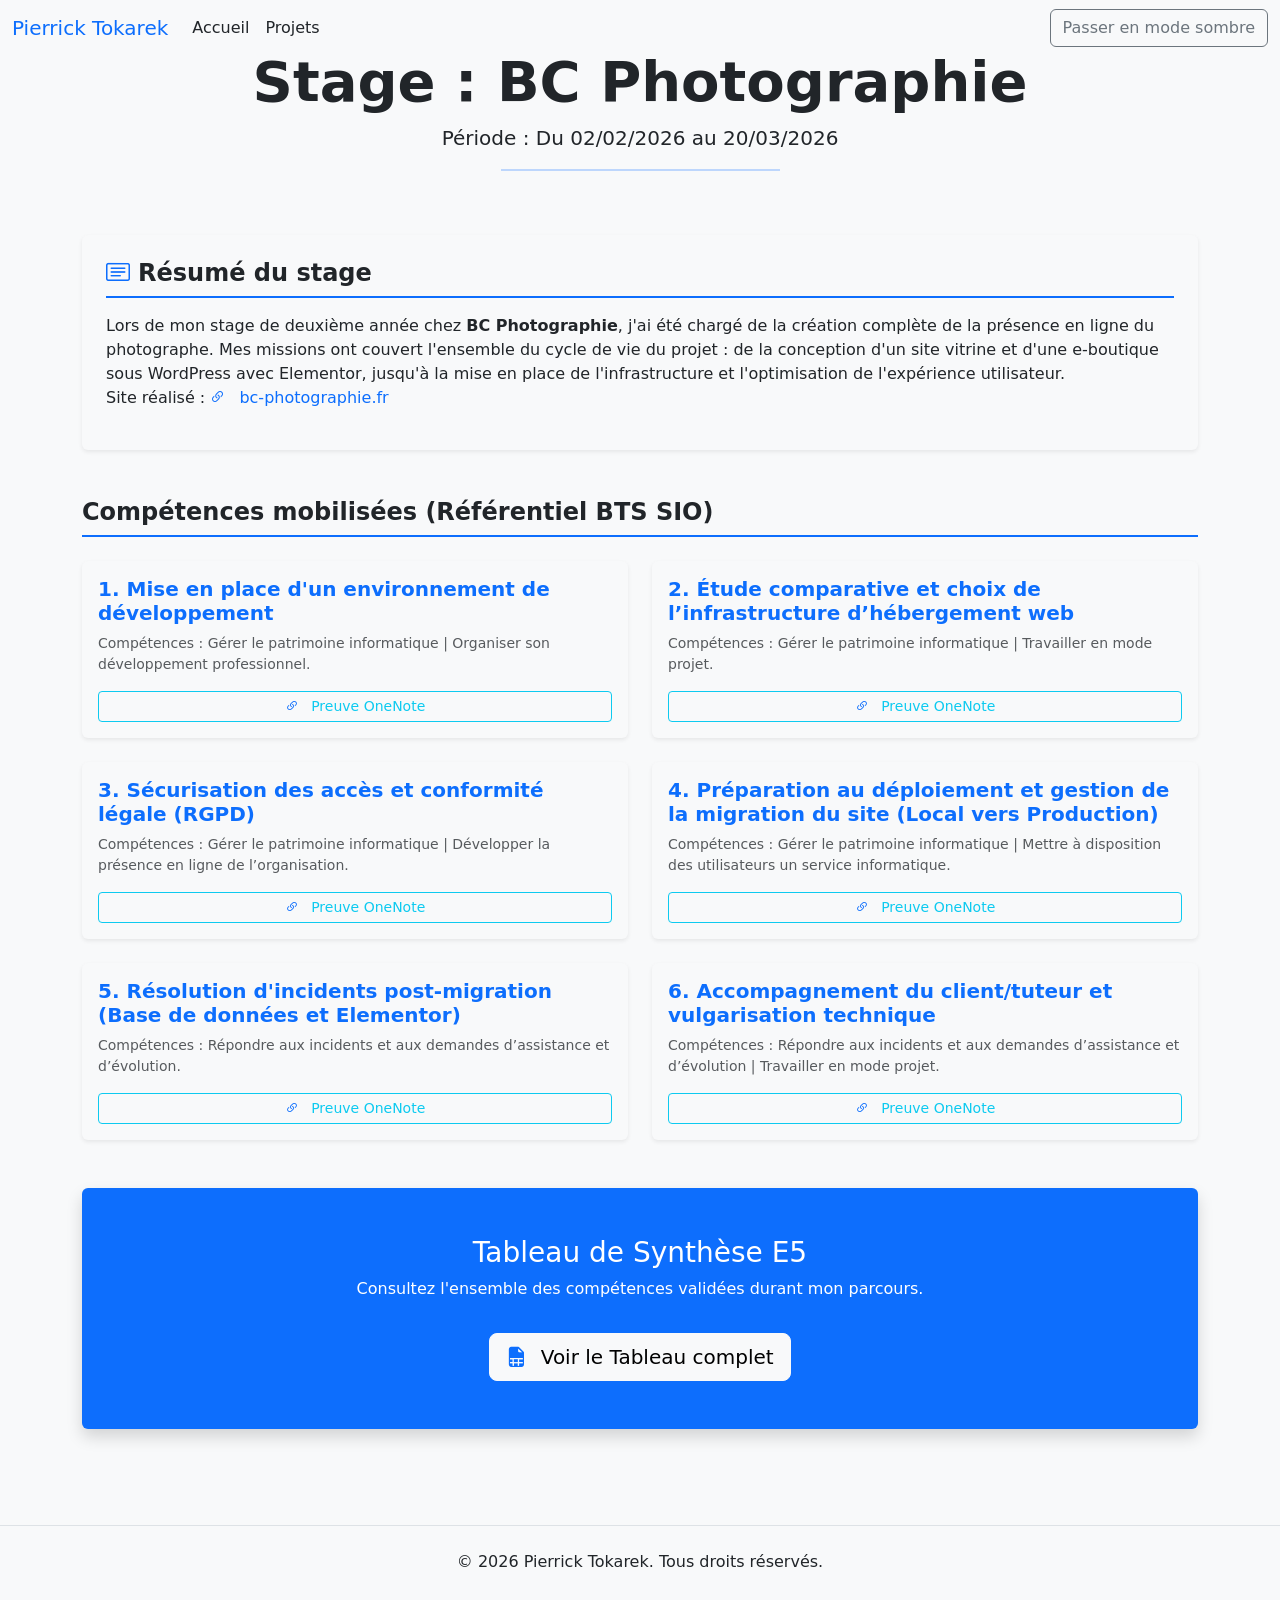
==== bc-photographie.html @ 128ef75b "test avant automatisation" ====
<!DOCTYPE html>
<html lang="fr">
<head>
    <meta charset="UTF-8">
    <meta name="viewport" content="width=device-width, initial-scale=1.0">
    <title>Projet BC Photographie - Pierrick Tokarek</title>
    <link rel="stylesheet" href="style.css">
    <link rel="icon" type="image/png" href="img/favicon.png">
    <link href="https://cdn.jsdelivr.net/npm/bootstrap@5.3.5/dist/css/bootstrap.min.css" rel="stylesheet">
    <link rel="stylesheet" href="https://cdn.jsdelivr.net/npm/bootstrap-icons@1.3.0/font/bootstrap-icons.css">
</head>
<body class="bg-light text-dark">

<header>
    <nav class="navbar navbar-expand-lg bg-light text-dark changement-mode" id="navbar">
        <div class="container-fluid">
            <a class="navbar-brand text-primary text-decoration-none" href="index.html">Pierrick Tokarek</a>
            <button class="navbar-toggler" type="button" data-bs-toggle="collapse" data-bs-target="#navbarNav">
                <span class="navbar-toggler-icon"></span>
            </button>
            <div class="collapse navbar-collapse" id="navbarNav">
                <ul class="navbar-nav">
                    <li class="nav-item"><a class="nav-link text-dark" href="index.html#accueil">Accueil</a></li>
                    <li class="nav-item"><a class="nav-link text-dark" href="index.html#projets">Projets</a></li>
                </ul>
                <button id="toggleMode" class="btn btn-outline-secondary ms-auto">Passer en mode sombre</button>
            </div>
        </div>
    </nav>
</header>

<main class="container py-5">
    <div class="row mb-5">
        <div class="col-12 text-center">
            <h1 class="display-4 fw-bold">Stage : BC Photographie</h1>
            <p class="lead">Période : Du 02/02/2026 au 20/03/2026</p>
            <hr class="w-25 mx-auto border-primary border-2">
        </div>
    </div>

    <section class="mb-5">
        <div class="card shadow-sm p-4 changement-mode bg-light text-dark border-0">
            <h2 class="h4 fw-bold mb-3"><i class="bi bi-card-text me-2 text-primary"></i>Résumé du stage</h2>
            <p>
                Lors de mon stage de deuxième année chez <strong>BC Photographie</strong>, j'ai été chargé de la création complète de la présence en ligne du photographe. 
                Mes missions ont couvert l'ensemble du cycle de vie du projet : de la conception d'un site vitrine et d'une e-boutique sous WordPress avec Elementor, jusqu'à la mise en place de l'infrastructure et l'optimisation de l'expérience utilisateur.<br>
                Site réalisé : <a href="https://bc-photographie.fr" target="_blank" class="text-decoration-none"><i class="bi bi-link-45deg"></i> bc-photographie.fr</a>
        </div>
    </section>

    <section class="mb-5" id="competences-detail">
    <h2 class="h4 fw-bold mb-4">Compétences mobilisées (Référentiel BTS SIO)</h2>

    <div class="row g-4">
        <div class="col-md-6">
            <div class="card h-100 shadow-sm border-0 changement-mode bg-light text-dark">
                <div class="card-body">
                    <h5 class="fw-bold text-primary">1. Mise en place d'un environnement de développement</h5>
                    <p class="small text-muted mb-3">Compétences : Gérer le patrimoine informatique | Organiser son développement professionnel.</p>
                    <a href="https://groupesb.sharepoint.com/sites/BTSSIO2026/_layouts/15/Doc.aspx?sourcedoc={d19f7864-7ec3-4fc2-a84a-990667434dc3}&action=view&wd=target%28PIERRICK%20TOKAREK%2FExamens.one%7C2d4ffac4-72e1-453c-bce8-99a92427c324%2FMise%20en%20place%20d%27un%20environnement%20de%20d%C3%A9veloppement%7Cacd46dbe-42d1-4c38-9721-4d228d31b38a%2F%29&wdorigin=NavigationUrl" target="_blank" class="btn btn-sm btn-outline-info w-100">
                        <i class="bi bi-link-45deg"></i> Preuve OneNote
                    </a>
                </div>
            </div>
        </div>

        <div class="col-md-6">
            <div class="card h-100 shadow-sm border-0 changement-mode bg-light text-dark">
                <div class="card-body">
                    <h5 class="fw-bold text-primary">2. Étude comparative et choix de l’infrastructure d’hébergement web</h5>
                    <p class="small text-muted mb-3">Compétences : Gérer le patrimoine informatique | Travailler en mode projet.</p>
                    <a href="https://groupesb.sharepoint.com/sites/BTSSIO2026/_layouts/15/Doc.aspx?sourcedoc={d19f7864-7ec3-4fc2-a84a-990667434dc3}&action=view&wd=target%28PIERRICK%20TOKAREK%2FExamens.one%7C2d4ffac4-72e1-453c-bce8-99a92427c324%2F%C3%89tude%20comparative%20et%20choix%20de%20l%E2%80%99infrastructure%20d%E2%80%99h%C3%A9bergement%20web%7Cf9a0b222-77b4-4a5b-8c70-722b5a5a5ea8%2F%29&wdorigin=NavigationUrl" target="_blank" class="btn btn-sm btn-outline-info w-100">
                        <i class="bi bi-link-45deg"></i> Preuve OneNote
                    </a>
                </div>
            </div>
        </div>

        <div class="col-md-6">
            <div class="card h-100 shadow-sm border-0 changement-mode bg-light text-dark">
                <div class="card-body">
                    <h5 class="fw-bold text-primary">3. Sécurisation des accès et conformité légale (RGPD)</h5>
                    <p class="small text-muted mb-3">Compétences : Gérer le patrimoine informatique | Développer la présence en ligne de l’organisation.</p>
                    <a href="https://groupesb.sharepoint.com/sites/BTSSIO2026/_layouts/15/Doc.aspx?sourcedoc={d19f7864-7ec3-4fc2-a84a-990667434dc3}&action=view&wd=target%28PIERRICK%20TOKAREK%2FExamens.one%7C2d4ffac4-72e1-453c-bce8-99a92427c324%2FS%C3%A9curisation%20des%20acc%C3%A8s%20et%20conformit%C3%A9%20l%C3%A9gale%20%28RGPD%5C%29%7C97187e22-25dc-4c5a-9e32-4cb25d8cecb7%2F%29&wdorigin=NavigationUrl" target="_blank" class="btn btn-sm btn-outline-info w-100">
                        <i class="bi bi-link-45deg"></i> Preuve OneNote
                    </a>
                </div>
            </div>
        </div>

        <div class="col-md-6">
            <div class="card h-100 shadow-sm border-0 changement-mode bg-light text-dark">
                <div class="card-body">
                    <h5 class="fw-bold text-primary">4. Préparation au déploiement et gestion de la migration du site (Local vers Production)</h5>
                    <p class="small text-muted mb-3">Compétences : Gérer le patrimoine informatique | Mettre à disposition des utilisateurs un service informatique.</p>
                    <a href="https://groupesb.sharepoint.com/sites/BTSSIO2026/_layouts/15/Doc.aspx?sourcedoc={d19f7864-7ec3-4fc2-a84a-990667434dc3}&action=view&wd=target%28PIERRICK%20TOKAREK%2FExamens.one%7C2d4ffac4-72e1-453c-bce8-99a92427c324%2FPr%C3%A9paration%20au%20d%C3%A9ploiement%20et%20gestion%20de%20la%20migration%20du%20site%20%7Cb534cf02-524d-4a6c-a4df-f0e67e20b14e%2F%29&wdorigin=NavigationUrl" target="_blank" class="btn btn-sm btn-outline-info w-100">
                        <i class="bi bi-link-45deg"></i> Preuve OneNote
                    </a>
                </div>
            </div>
        </div>

        <div class="col-md-6">
            <div class="card h-100 shadow-sm border-0 changement-mode bg-light text-dark">
                <div class="card-body">
                    <h5 class="fw-bold text-primary">5. Résolution d'incidents post-migration (Base de données et Elementor)</h5>
                    <p class="small text-muted mb-3">Compétences : Répondre aux incidents et aux demandes d’assistance et d’évolution. </p>
                    <a href="https://groupesb.sharepoint.com/sites/BTSSIO2026/_layouts/15/Doc.aspx?sourcedoc={d19f7864-7ec3-4fc2-a84a-990667434dc3}&action=view&wd=target%28PIERRICK%20TOKAREK%2FExamens.one%7C2d4ffac4-72e1-453c-bce8-99a92427c324%2FR%C3%A9solution%20d%27incidents%20post-migration%20%28Base%20de%20%7C8644ca2f-b312-4bdc-b3ed-117b9047dfb2%2F%29&wdorigin=NavigationUrl" target="_blank" class="btn btn-sm btn-outline-info w-100">
                        <i class="bi bi-link-45deg"></i> Preuve OneNote
                    </a>
                </div>
            </div>
        </div>

        <div class="col-md-6">
            <div class="card h-100 shadow-sm border-0 changement-mode bg-light text-dark">
                <div class="card-body">
                    <h5 class="fw-bold text-primary">6. Accompagnement du client/tuteur et vulgarisation technique</h5>
                    <p class="small text-muted mb-3">Compétences : Répondre aux incidents et aux demandes d’assistance et d’évolution | Travailler en mode projet.</p>
                    <a href="https://groupesb.sharepoint.com/sites/BTSSIO2026/_layouts/15/Doc.aspx?sourcedoc={d19f7864-7ec3-4fc2-a84a-990667434dc3}&action=view&wd=target%28PIERRICK%20TOKAREK%2FExamens.one%7C2d4ffac4-72e1-453c-bce8-99a92427c324%2FAccompagnement%20du%20client%5C%2Ftuteur%20et%20vulgarisation%20technique%7C25a13689-02b8-414e-b6a2-b45660c9778d%2F%29&wdorigin=NavigationUrl" target="_blank" class="btn btn-sm btn-outline-info w-100">
                        <i class="bi bi-link-45deg"></i> Preuve OneNote
                    </a>
                </div>
            </div>
        </div>
    </div>
    </section>

    <section class="text-center mt-5">
        <div class="p-5 bg-primary text-white rounded shadow">
            <h3>Tableau de Synthèse E5</h3>
            <p>Consultez l'ensemble des compétences validées durant mon parcours.</p>
            <a href="NOM_DE_TON_FICHIER_TABLEAU.pdf" class="btn btn-light btn-lg mt-3" target="_blank">
                <i class="bi bi-file-earmark-spreadsheet-fill"></i> Voir le Tableau complet
            </a>
        </div>
    </section>
</main>

<footer class="py-4 mt-5 border-top">
    <div class="container text-center">
        <p>&copy; 2026 Pierrick Tokarek. Tous droits réservés.</p>
    </div>
</footer>

<script src="https://cdn.jsdelivr.net/npm/bootstrap@5.3.5/dist/js/bootstrap.bundle.min.js"></script>
<script src="script.js"></script>
</body>
</html>
---- style.css ----
/* Polices Google Fonts */
/* @import url('https://fonts.googleapis.com/css2?family=Poppins:wght@300;500;700&display=swap'); */

body {
    font-family: 'Poppins', sans-serif;
    background-color: #f8f9fa;
    color: #343a40;
    line-height: 1.6;
}

/* Navbar  */

#navbar {
  position: fixed;
  top: 0;
  left: 0;
  right: 0;
  /* background: white; */
  transition: top 0.5s ease;
  z-index: 999;
}

#navbar.hide {
  top: -100px; /* Tu peux ajuster selon la hauteur de ta navbar */
}


.accueil-light {
  min-height: 100vh;
  background-image: url("img/aa153dff-7d74-453a-bd0d-c7c0d522df96.png");
  background-repeat: no-repeat;
  background-size: cover;
}

.accueil-dark {
  min-height: 100vh;
  background-image: url("img/ChatGPT\ Image\ 15\ avr.\ 2025\,\ 21_16_35.png");
  background-repeat: no-repeat;
  background-size: cover;
}


/* .accueil-text{
  transform: translateY(-25%);
} */

section {
  /* padding: 70px; */
  scroll-margin-top: 60px;
}

@media screen and (max-width: 425px) {
  #accueil a {
    transform: scale(0.8);
  }
  .accueil-text {
    padding: 25px;
  }
  .bienvenue-text {
    margin-bottom: 20px;
  }
  
}

/* Listes  */
ul {
  list-style: none;
}

/* Titres */
h2 {
    font-size: 2.2rem;
    font-weight: 700;
    border-bottom: 2px solid #0d6efd;
    padding-bottom: 0.5rem;
    margin-bottom: 1.5rem;
}

h3 {
    font-size: 1.5rem;
    font-weight: 500;
    margin-top: 1.5rem;
    margin-bottom: 1rem;
    color: #0d6efd;
}

/* Liens */
a {
    color: #0d6efd;
    text-decoration: none;
}
a:hover {
    text-decoration: underline;
}

/* Image de profil */
img.rounded-circle {
    max-width: 200px;
    border: 4px solid #0d6efd;
    box-shadow: 0 4px 15px rgba(0, 0, 0, 0.1);
}

/* Parcours et stages  */
.timeline {
  position: relative;
  padding-left: 1rem;
  border-left: 3px solid #0d6efd;
  margin-top: 1rem;
}

.timeline-item {
  position: relative;
  padding-left: 1.5rem;
  margin-bottom: 1.5rem;
}

.timeline-dot {
  position: absolute;
  left: -10px;
  top: 4px;
  width: 14px;
  height: 14px;
  border-radius: 50%;
  background-color: #0d6efd;
  border: 2px solid #fff;
  box-shadow: 0 0 0 2px #0d6efd;
}

.timeline-content h6 {
  margin-bottom: 0.25rem;
  font-weight: 600;
}

/* Vidéo */
video {
    border-radius: 0.75rem;
    box-shadow: 0 5px 20px rgba(0, 0, 0, 0.1);
    margin-top: 1rem;
    margin-bottom: 1rem;
}

/* Contact */

.contact-section i {
    font-size: 1.2rem;
  }
  
  .contact-section a {
    color: #000;
    text-decoration: none;
  }
  
  .contact-section a:hover {
    text-decoration: underline;
    color: #0d6efd;
  }
  

/* Cartes de veile techno et competences */
section .card {
    transition: transform 0.2s ease;
}
section .card:hover {
    transform: translateY(-5px);
}

/* Icônes */
.bi {
    margin-right: 0.5rem;
    color: #0d6efd;
}

/* Responsive */
@media (max-width: 768px) {
    h2 {
        font-size: 1.8rem;
    }
    h3 {
        font-size: 1.3rem;
    }
    img.rounded-circle {
        max-width: 150px;
        margin: 1rem 0;
    }
}

/* Dark mode tweaks */
body.bg-dark .text-muted {
    /* lightened grey for readability on dark backgrounds */
    color: #adb5bd !important;
}

/* Carrousel  */

/* .carousel-container {
    overflow: hidden;
    position: relative;
    width: 100%;
    padding: 1rem 0;
  }
  
  .carousel-track {
    display: flex;
    width: max-content;
    animation: scroll 10s linear infinite;
    gap: 3rem;
    align-items: center;
  }
  
  .carousel-track img {
    height: 60px;
    object-fit: contain;
    transition: transform 0.3s ease;
  }
  
  .carousel-track img:hover {
    transform: scale(1.1);
  } */
  
  @keyframes scroll {
    0% {
      transform: translateX(0);
    }
    100% {
      transform: translateX(-50%);
    }
  }

  /* Carousel sport  */
  @media screen and (min-width: 768px) {
  #carousel-sport {
    height: auto;
    width: 80%;
  }
}
  
  /* Responsive */
  @media screen and (max-width: 768px) {
    .carousel-track img {
      height: 40px;
    }
  }
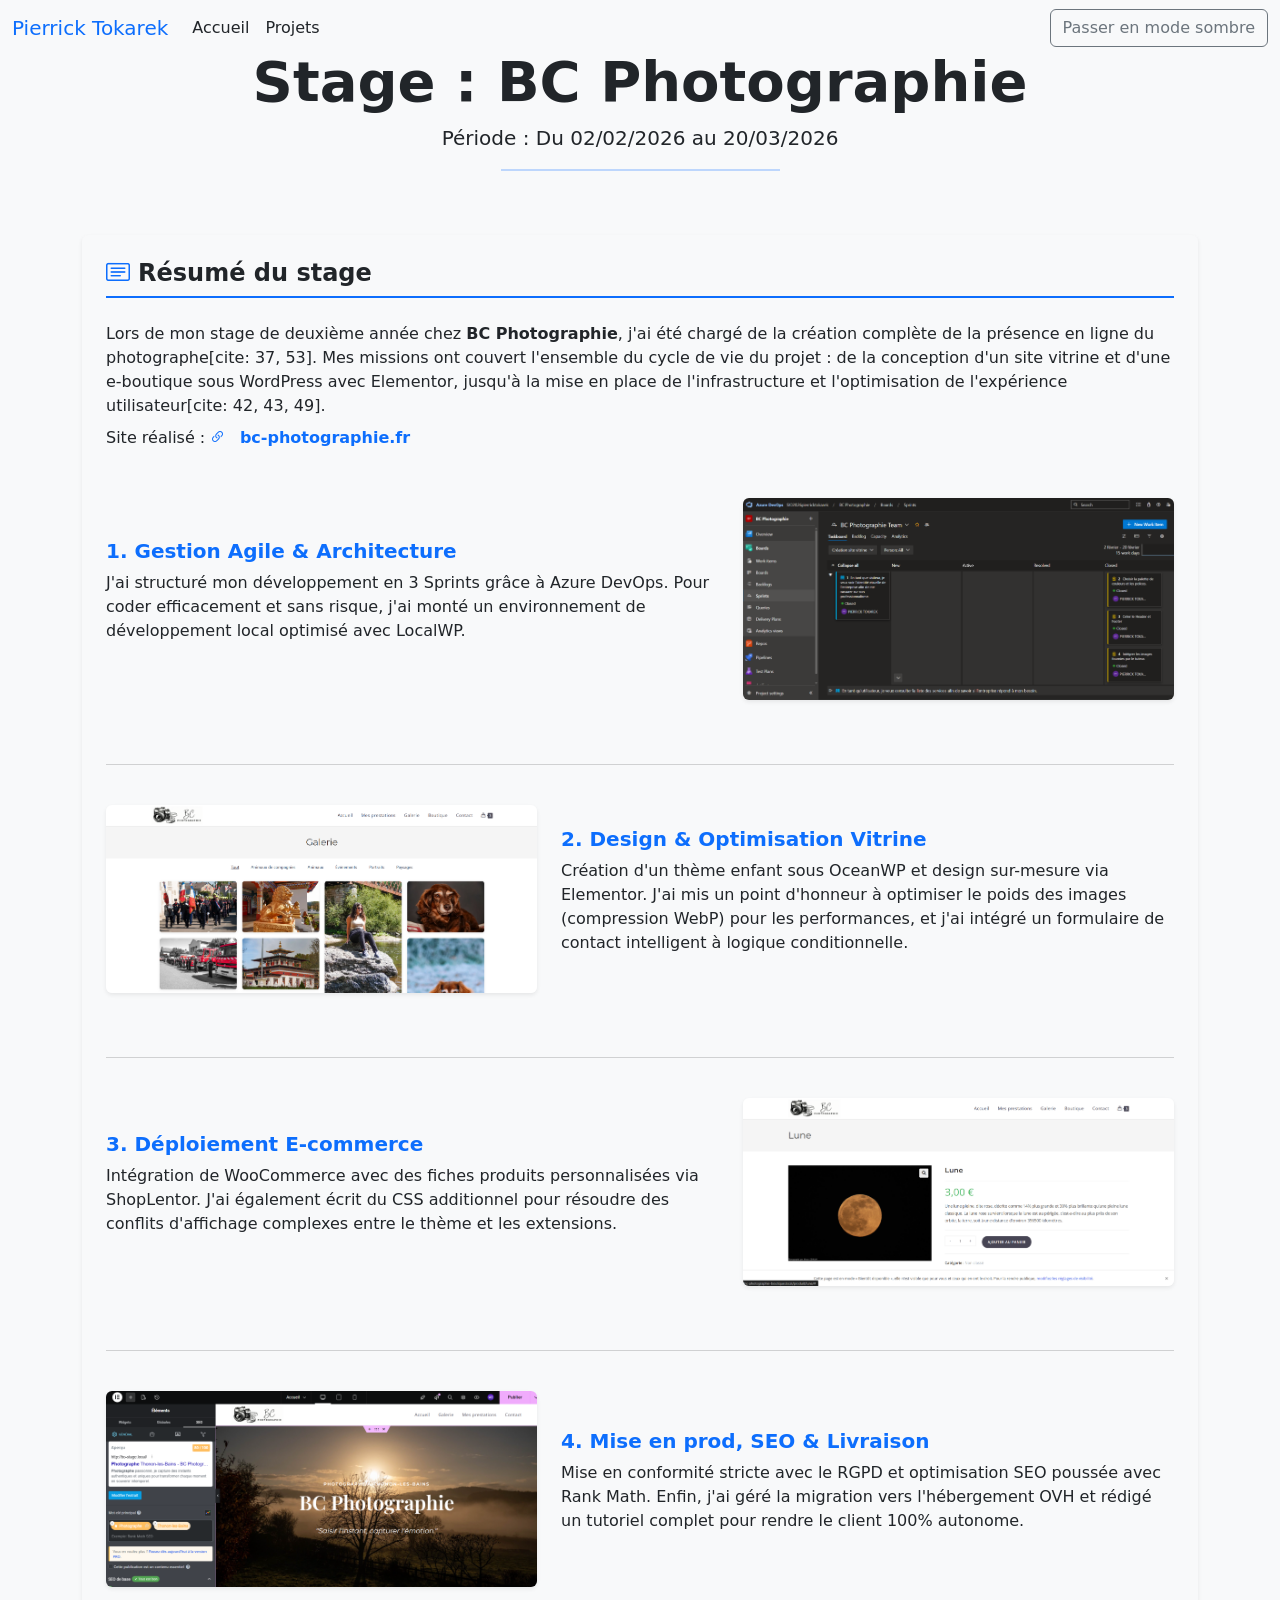
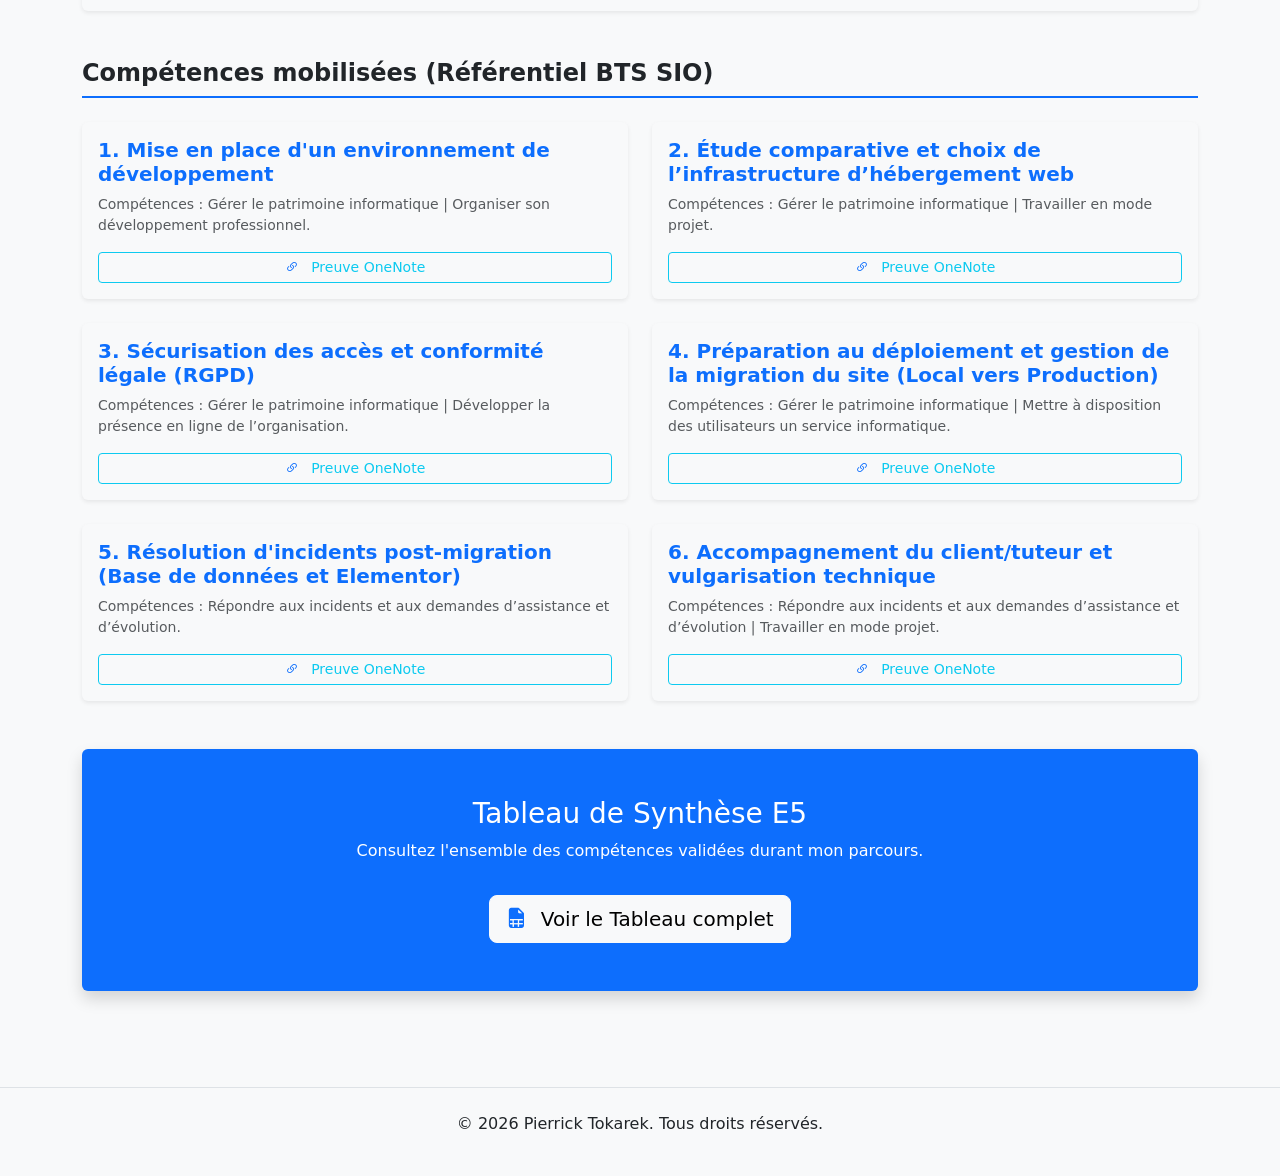
==== commit 581fa499: "finalisation pour epreuve, avec bouton lien onenote" ====
--- a/bc-photographie.html
+++ b/bc-photographie.html
@@ -39,13 +39,62 @@
     </div>
 
     <section class="mb-5">
-        <div class="card shadow-sm p-4 changement-mode bg-light text-dark border-0">
-            <h2 class="h4 fw-bold mb-3"><i class="bi bi-card-text me-2 text-primary"></i>Résumé du stage</h2>
-            <p>
-                Lors de mon stage de deuxième année chez <strong>BC Photographie</strong>, j'ai été chargé de la création complète de la présence en ligne du photographe. 
-                Mes missions ont couvert l'ensemble du cycle de vie du projet : de la conception d'un site vitrine et d'une e-boutique sous WordPress avec Elementor, jusqu'à la mise en place de l'infrastructure et l'optimisation de l'expérience utilisateur.<br>
-                Site réalisé : <a href="https://bc-photographie.fr" target="_blank" class="text-decoration-none"><i class="bi bi-link-45deg"></i> bc-photographie.fr</a>
+    <div class="card shadow-sm p-4 changement-mode bg-light text-dark border-0">
+        <h2 class="h4 fw-bold mb-4"><i class="bi bi-card-text me-2 text-primary"></i>Résumé du stage</h2>
+        
+        <p class="mb-5">
+            Lors de mon stage de deuxième année chez <strong>BC Photographie</strong>, j'ai été chargé de la création complète de la présence en ligne du photographe[cite: 37, 53]. 
+            Mes missions ont couvert l'ensemble du cycle de vie du projet : de la conception d'un site vitrine et d'une e-boutique sous WordPress avec Elementor, jusqu'à la mise en place de l'infrastructure et l'optimisation de l'expérience utilisateur[cite: 42, 43, 49].<br>
+            <span class="mt-2 d-inline-block">Site réalisé : <a href="https://bc-photographie.fr" target="_blank" class="text-decoration-none fw-bold"><i class="bi bi-link-45deg"></i> bc-photographie.fr</a></span>
+        </p>
+
+        <div class="row align-items-center mb-5">
+            <div class="col-md-7">
+                <h3 class="h5 fw-bold text-primary">1. Gestion Agile & Architecture</h3>
+                <p>J'ai structuré mon développement en 3 Sprints grâce à Azure DevOps. Pour coder efficacement et sans risque, j'ai monté un environnement de développement local optimisé avec LocalWP.</p>
+            </div>
+            <div class="col-md-5 text-center order-2 order-md-1">
+                <img src="./img/bc-photo/azure.png" alt="Aperçu Azure" class="img-fluid rounded shadow-sm">
+            </div>
         </div>
+
+        <hr class="text-muted opacity-25">
+
+        <div class="row align-items-center mb-5 mt-4">
+            <div class="col-md-5 text-center order-2 order-md-1">
+                <img src="./img/bc-photo/galerie.png" alt="Aperçu de la galerie" class="img-fluid rounded shadow-sm">
+            </div>
+            <div class="col-md-7 order-1 order-md-2 mb-3 mb-md-0">
+                <h3 class="h5 fw-bold text-primary">2. Design & Optimisation Vitrine</h3>
+                <p>Création d'un thème enfant sous OceanWP et design sur-mesure via Elementor. J'ai mis un point d'honneur à optimiser le poids des images (compression WebP) pour les performances, et j'ai intégré un formulaire de contact intelligent à logique conditionnelle.</p>
+            </div>
+        </div>
+
+        <hr class="text-muted opacity-25">
+
+        <div class="row align-items-center mb-5 mt-4">
+            <div class="col-md-7">
+                <h3 class="h5 fw-bold text-primary">3. Déploiement E-commerce</h3>
+                <p>Intégration de WooCommerce avec des fiches produits personnalisées via ShopLentor. J'ai également écrit du CSS additionnel pour résoudre des conflits d'affichage complexes entre le thème et les extensions.</p>
+            </div>
+            <div class="col-md-5 text-center order-2 order-md-1">
+                <img src="./img/bc-photo/boutique.png" alt="Aperçu de la boutique" class="img-fluid rounded shadow-sm">
+            </div>
+        </div>
+
+        <hr class="text-muted opacity-25">
+
+       <div class="row align-items-center mt-4">
+            <div class="col-md-5 text-center order-2 order-md-1">
+                <img src="./img/bc-photo/seo.png" alt="Aperçu de l'optimisation SEO Rank Math et de la mise en production" class="img-fluid rounded shadow-sm">
+            </div>
+            <div class="col-md-7 order-1 order-md-2 mb-3 mb-md-0">
+                <h3 class="h5 fw-bold text-primary">4. Mise en prod, SEO & Livraison</h3>
+                <p>Mise en conformité stricte avec le RGPD et optimisation SEO poussée avec Rank Math. Enfin, j'ai géré la migration vers l'hébergement OVH et rédigé un tutoriel complet pour rendre le client 100% autonome.</p>
+            </div>
+        </div>
+
+    </div>
     </section>
 
     <section class="mb-5" id="competences-detail">
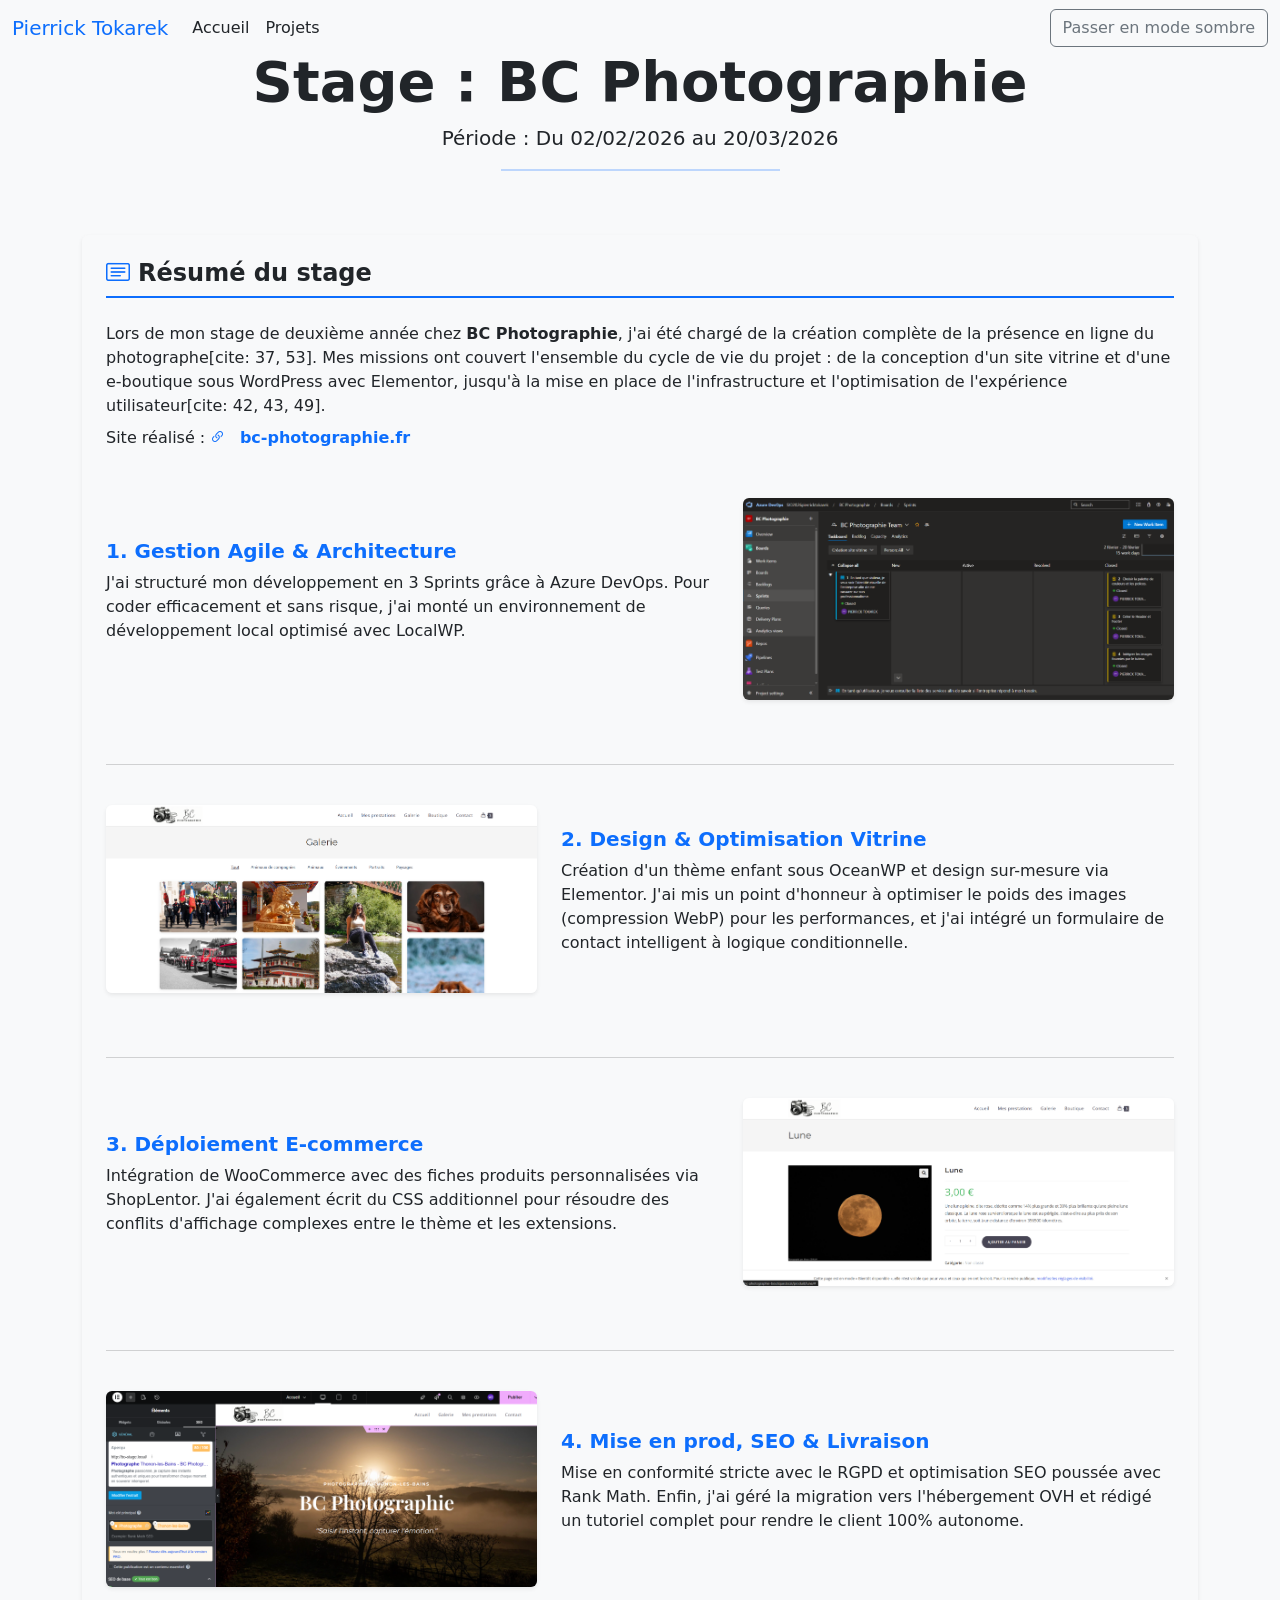
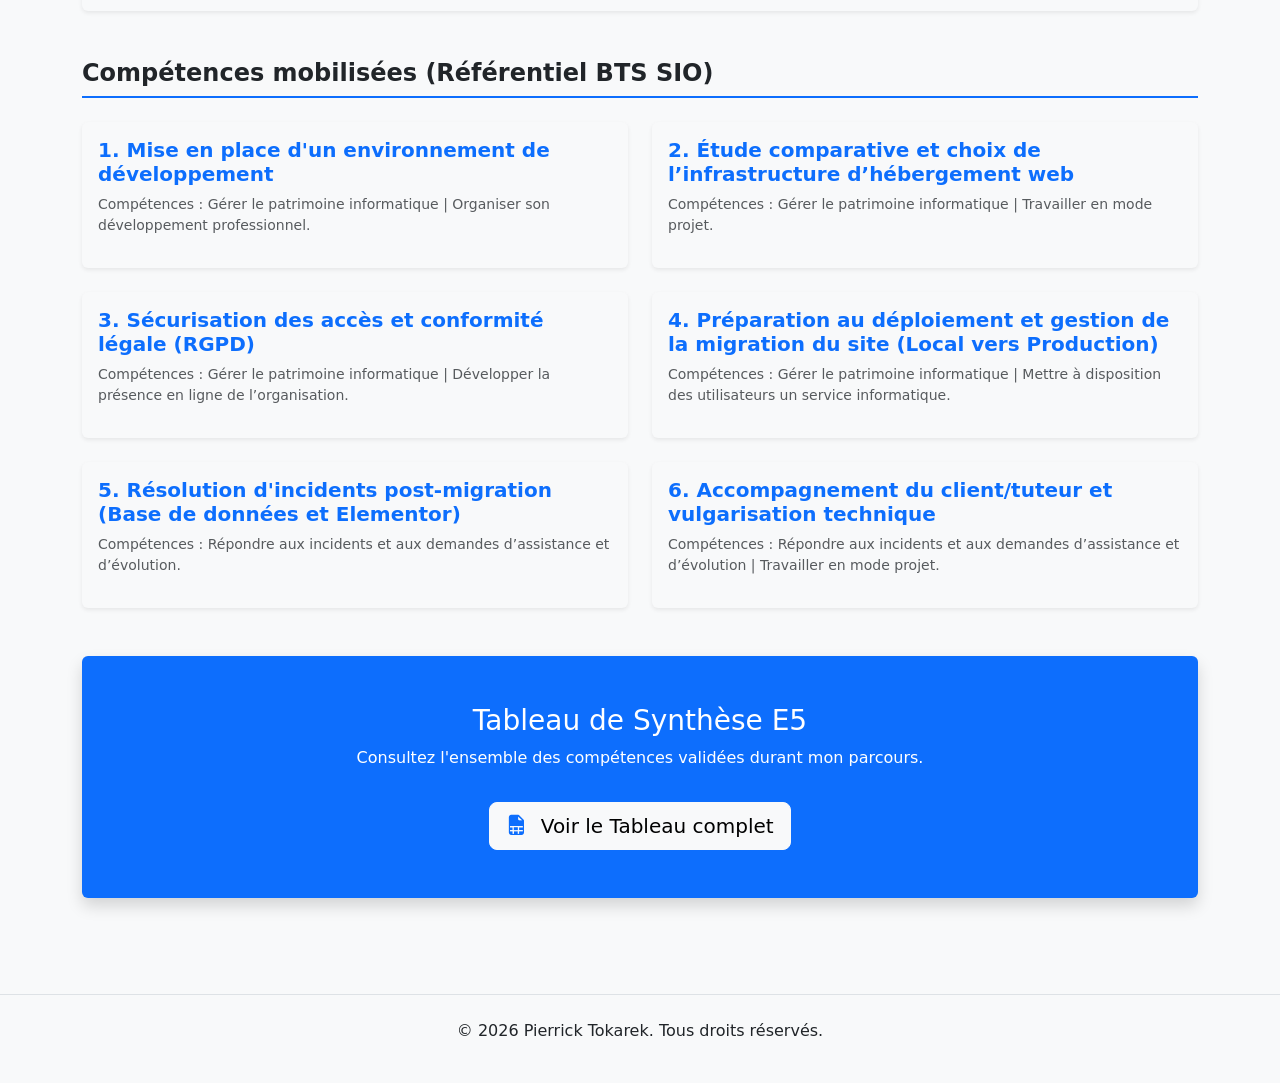
==== commit 1facdec5: "finalisation" ====
--- a/bc-photographie.html
+++ b/bc-photographie.html
@@ -106,9 +106,9 @@
                 <div class="card-body">
                     <h5 class="fw-bold text-primary">1. Mise en place d'un environnement de développement</h5>
                     <p class="small text-muted mb-3">Compétences : Gérer le patrimoine informatique | Organiser son développement professionnel.</p>
-                    <a href="https://groupesb.sharepoint.com/sites/BTSSIO2026/_layouts/15/Doc.aspx?sourcedoc={d19f7864-7ec3-4fc2-a84a-990667434dc3}&action=view&wd=target%28PIERRICK%20TOKAREK%2FExamens.one%7C2d4ffac4-72e1-453c-bce8-99a92427c324%2FMise%20en%20place%20d%27un%20environnement%20de%20d%C3%A9veloppement%7Cacd46dbe-42d1-4c38-9721-4d228d31b38a%2F%29&wdorigin=NavigationUrl" target="_blank" class="btn btn-sm btn-outline-info w-100">
+                    <!-- <a href="https://groupesb.sharepoint.com/sites/BTSSIO2026/_layouts/15/Doc.aspx?sourcedoc={d19f7864-7ec3-4fc2-a84a-990667434dc3}&action=view&wd=target%28PIERRICK%20TOKAREK%2FExamens.one%7C2d4ffac4-72e1-453c-bce8-99a92427c324%2FMise%20en%20place%20d%27un%20environnement%20de%20d%C3%A9veloppement%7Cacd46dbe-42d1-4c38-9721-4d228d31b38a%2F%29&wdorigin=NavigationUrl" target="_blank" class="btn btn-sm btn-outline-info w-100">
                         <i class="bi bi-link-45deg"></i> Preuve OneNote
-                    </a>
+                    </a> -->
                 </div>
             </div>
         </div>
@@ -118,9 +118,9 @@
                 <div class="card-body">
                     <h5 class="fw-bold text-primary">2. Étude comparative et choix de l’infrastructure d’hébergement web</h5>
                     <p class="small text-muted mb-3">Compétences : Gérer le patrimoine informatique | Travailler en mode projet.</p>
-                    <a href="https://groupesb.sharepoint.com/sites/BTSSIO2026/_layouts/15/Doc.aspx?sourcedoc={d19f7864-7ec3-4fc2-a84a-990667434dc3}&action=view&wd=target%28PIERRICK%20TOKAREK%2FExamens.one%7C2d4ffac4-72e1-453c-bce8-99a92427c324%2F%C3%89tude%20comparative%20et%20choix%20de%20l%E2%80%99infrastructure%20d%E2%80%99h%C3%A9bergement%20web%7Cf9a0b222-77b4-4a5b-8c70-722b5a5a5ea8%2F%29&wdorigin=NavigationUrl" target="_blank" class="btn btn-sm btn-outline-info w-100">
+                    <!-- <a href="https://groupesb.sharepoint.com/sites/BTSSIO2026/_layouts/15/Doc.aspx?sourcedoc={d19f7864-7ec3-4fc2-a84a-990667434dc3}&action=view&wd=target%28PIERRICK%20TOKAREK%2FExamens.one%7C2d4ffac4-72e1-453c-bce8-99a92427c324%2F%C3%89tude%20comparative%20et%20choix%20de%20l%E2%80%99infrastructure%20d%E2%80%99h%C3%A9bergement%20web%7Cf9a0b222-77b4-4a5b-8c70-722b5a5a5ea8%2F%29&wdorigin=NavigationUrl" target="_blank" class="btn btn-sm btn-outline-info w-100">
                         <i class="bi bi-link-45deg"></i> Preuve OneNote
-                    </a>
+                    </a> -->
                 </div>
             </div>
         </div>
@@ -130,9 +130,9 @@
                 <div class="card-body">
                     <h5 class="fw-bold text-primary">3. Sécurisation des accès et conformité légale (RGPD)</h5>
                     <p class="small text-muted mb-3">Compétences : Gérer le patrimoine informatique | Développer la présence en ligne de l’organisation.</p>
-                    <a href="https://groupesb.sharepoint.com/sites/BTSSIO2026/_layouts/15/Doc.aspx?sourcedoc={d19f7864-7ec3-4fc2-a84a-990667434dc3}&action=view&wd=target%28PIERRICK%20TOKAREK%2FExamens.one%7C2d4ffac4-72e1-453c-bce8-99a92427c324%2FS%C3%A9curisation%20des%20acc%C3%A8s%20et%20conformit%C3%A9%20l%C3%A9gale%20%28RGPD%5C%29%7C97187e22-25dc-4c5a-9e32-4cb25d8cecb7%2F%29&wdorigin=NavigationUrl" target="_blank" class="btn btn-sm btn-outline-info w-100">
+                    <!-- <a href="https://groupesb.sharepoint.com/sites/BTSSIO2026/_layouts/15/Doc.aspx?sourcedoc={d19f7864-7ec3-4fc2-a84a-990667434dc3}&action=view&wd=target%28PIERRICK%20TOKAREK%2FExamens.one%7C2d4ffac4-72e1-453c-bce8-99a92427c324%2FS%C3%A9curisation%20des%20acc%C3%A8s%20et%20conformit%C3%A9%20l%C3%A9gale%20%28RGPD%5C%29%7C97187e22-25dc-4c5a-9e32-4cb25d8cecb7%2F%29&wdorigin=NavigationUrl" target="_blank" class="btn btn-sm btn-outline-info w-100">
                         <i class="bi bi-link-45deg"></i> Preuve OneNote
-                    </a>
+                    </a> -->
                 </div>
             </div>
         </div>
@@ -142,9 +142,9 @@
                 <div class="card-body">
                     <h5 class="fw-bold text-primary">4. Préparation au déploiement et gestion de la migration du site (Local vers Production)</h5>
                     <p class="small text-muted mb-3">Compétences : Gérer le patrimoine informatique | Mettre à disposition des utilisateurs un service informatique.</p>
-                    <a href="https://groupesb.sharepoint.com/sites/BTSSIO2026/_layouts/15/Doc.aspx?sourcedoc={d19f7864-7ec3-4fc2-a84a-990667434dc3}&action=view&wd=target%28PIERRICK%20TOKAREK%2FExamens.one%7C2d4ffac4-72e1-453c-bce8-99a92427c324%2FPr%C3%A9paration%20au%20d%C3%A9ploiement%20et%20gestion%20de%20la%20migration%20du%20site%20%7Cb534cf02-524d-4a6c-a4df-f0e67e20b14e%2F%29&wdorigin=NavigationUrl" target="_blank" class="btn btn-sm btn-outline-info w-100">
+                    <!-- <a href="https://groupesb.sharepoint.com/sites/BTSSIO2026/_layouts/15/Doc.aspx?sourcedoc={d19f7864-7ec3-4fc2-a84a-990667434dc3}&action=view&wd=target%28PIERRICK%20TOKAREK%2FExamens.one%7C2d4ffac4-72e1-453c-bce8-99a92427c324%2FPr%C3%A9paration%20au%20d%C3%A9ploiement%20et%20gestion%20de%20la%20migration%20du%20site%20%7Cb534cf02-524d-4a6c-a4df-f0e67e20b14e%2F%29&wdorigin=NavigationUrl" target="_blank" class="btn btn-sm btn-outline-info w-100">
                         <i class="bi bi-link-45deg"></i> Preuve OneNote
-                    </a>
+                    </a> -->
                 </div>
             </div>
         </div>
@@ -154,9 +154,9 @@
                 <div class="card-body">
                     <h5 class="fw-bold text-primary">5. Résolution d'incidents post-migration (Base de données et Elementor)</h5>
                     <p class="small text-muted mb-3">Compétences : Répondre aux incidents et aux demandes d’assistance et d’évolution. </p>
-                    <a href="https://groupesb.sharepoint.com/sites/BTSSIO2026/_layouts/15/Doc.aspx?sourcedoc={d19f7864-7ec3-4fc2-a84a-990667434dc3}&action=view&wd=target%28PIERRICK%20TOKAREK%2FExamens.one%7C2d4ffac4-72e1-453c-bce8-99a92427c324%2FR%C3%A9solution%20d%27incidents%20post-migration%20%28Base%20de%20%7C8644ca2f-b312-4bdc-b3ed-117b9047dfb2%2F%29&wdorigin=NavigationUrl" target="_blank" class="btn btn-sm btn-outline-info w-100">
+                    <!-- <a href="https://groupesb.sharepoint.com/sites/BTSSIO2026/_layouts/15/Doc.aspx?sourcedoc={d19f7864-7ec3-4fc2-a84a-990667434dc3}&action=view&wd=target%28PIERRICK%20TOKAREK%2FExamens.one%7C2d4ffac4-72e1-453c-bce8-99a92427c324%2FR%C3%A9solution%20d%27incidents%20post-migration%20%28Base%20de%20%7C8644ca2f-b312-4bdc-b3ed-117b9047dfb2%2F%29&wdorigin=NavigationUrl" target="_blank" class="btn btn-sm btn-outline-info w-100">
                         <i class="bi bi-link-45deg"></i> Preuve OneNote
-                    </a>
+                    </a> -->
                 </div>
             </div>
         </div>
@@ -166,9 +166,9 @@
                 <div class="card-body">
                     <h5 class="fw-bold text-primary">6. Accompagnement du client/tuteur et vulgarisation technique</h5>
                     <p class="small text-muted mb-3">Compétences : Répondre aux incidents et aux demandes d’assistance et d’évolution | Travailler en mode projet.</p>
-                    <a href="https://groupesb.sharepoint.com/sites/BTSSIO2026/_layouts/15/Doc.aspx?sourcedoc={d19f7864-7ec3-4fc2-a84a-990667434dc3}&action=view&wd=target%28PIERRICK%20TOKAREK%2FExamens.one%7C2d4ffac4-72e1-453c-bce8-99a92427c324%2FAccompagnement%20du%20client%5C%2Ftuteur%20et%20vulgarisation%20technique%7C25a13689-02b8-414e-b6a2-b45660c9778d%2F%29&wdorigin=NavigationUrl" target="_blank" class="btn btn-sm btn-outline-info w-100">
+                    <!-- <a href="https://groupesb.sharepoint.com/sites/BTSSIO2026/_layouts/15/Doc.aspx?sourcedoc={d19f7864-7ec3-4fc2-a84a-990667434dc3}&action=view&wd=target%28PIERRICK%20TOKAREK%2FExamens.one%7C2d4ffac4-72e1-453c-bce8-99a92427c324%2FAccompagnement%20du%20client%5C%2Ftuteur%20et%20vulgarisation%20technique%7C25a13689-02b8-414e-b6a2-b45660c9778d%2F%29&wdorigin=NavigationUrl" target="_blank" class="btn btn-sm btn-outline-info w-100">
                         <i class="bi bi-link-45deg"></i> Preuve OneNote
-                    </a>
+                    </a> -->
                 </div>
             </div>
         </div>
@@ -179,7 +179,7 @@
         <div class="p-5 bg-primary text-white rounded shadow">
             <h3>Tableau de Synthèse E5</h3>
             <p>Consultez l'ensemble des compétences validées durant mon parcours.</p>
-            <a href="NOM_DE_TON_FICHIER_TABLEAU.pdf" class="btn btn-light btn-lg mt-3" target="_blank">
+            <a href="https://docs.google.com/spreadsheets/d/1xKUVr0PZKrynhPA0k71Z0cexRtnzsz7A/edit?gid=1607753560#gid=1607753560" class="btn btn-light btn-lg mt-3" target="_blank">
                 <i class="bi bi-file-earmark-spreadsheet-fill"></i> Voir le Tableau complet
             </a>
         </div>
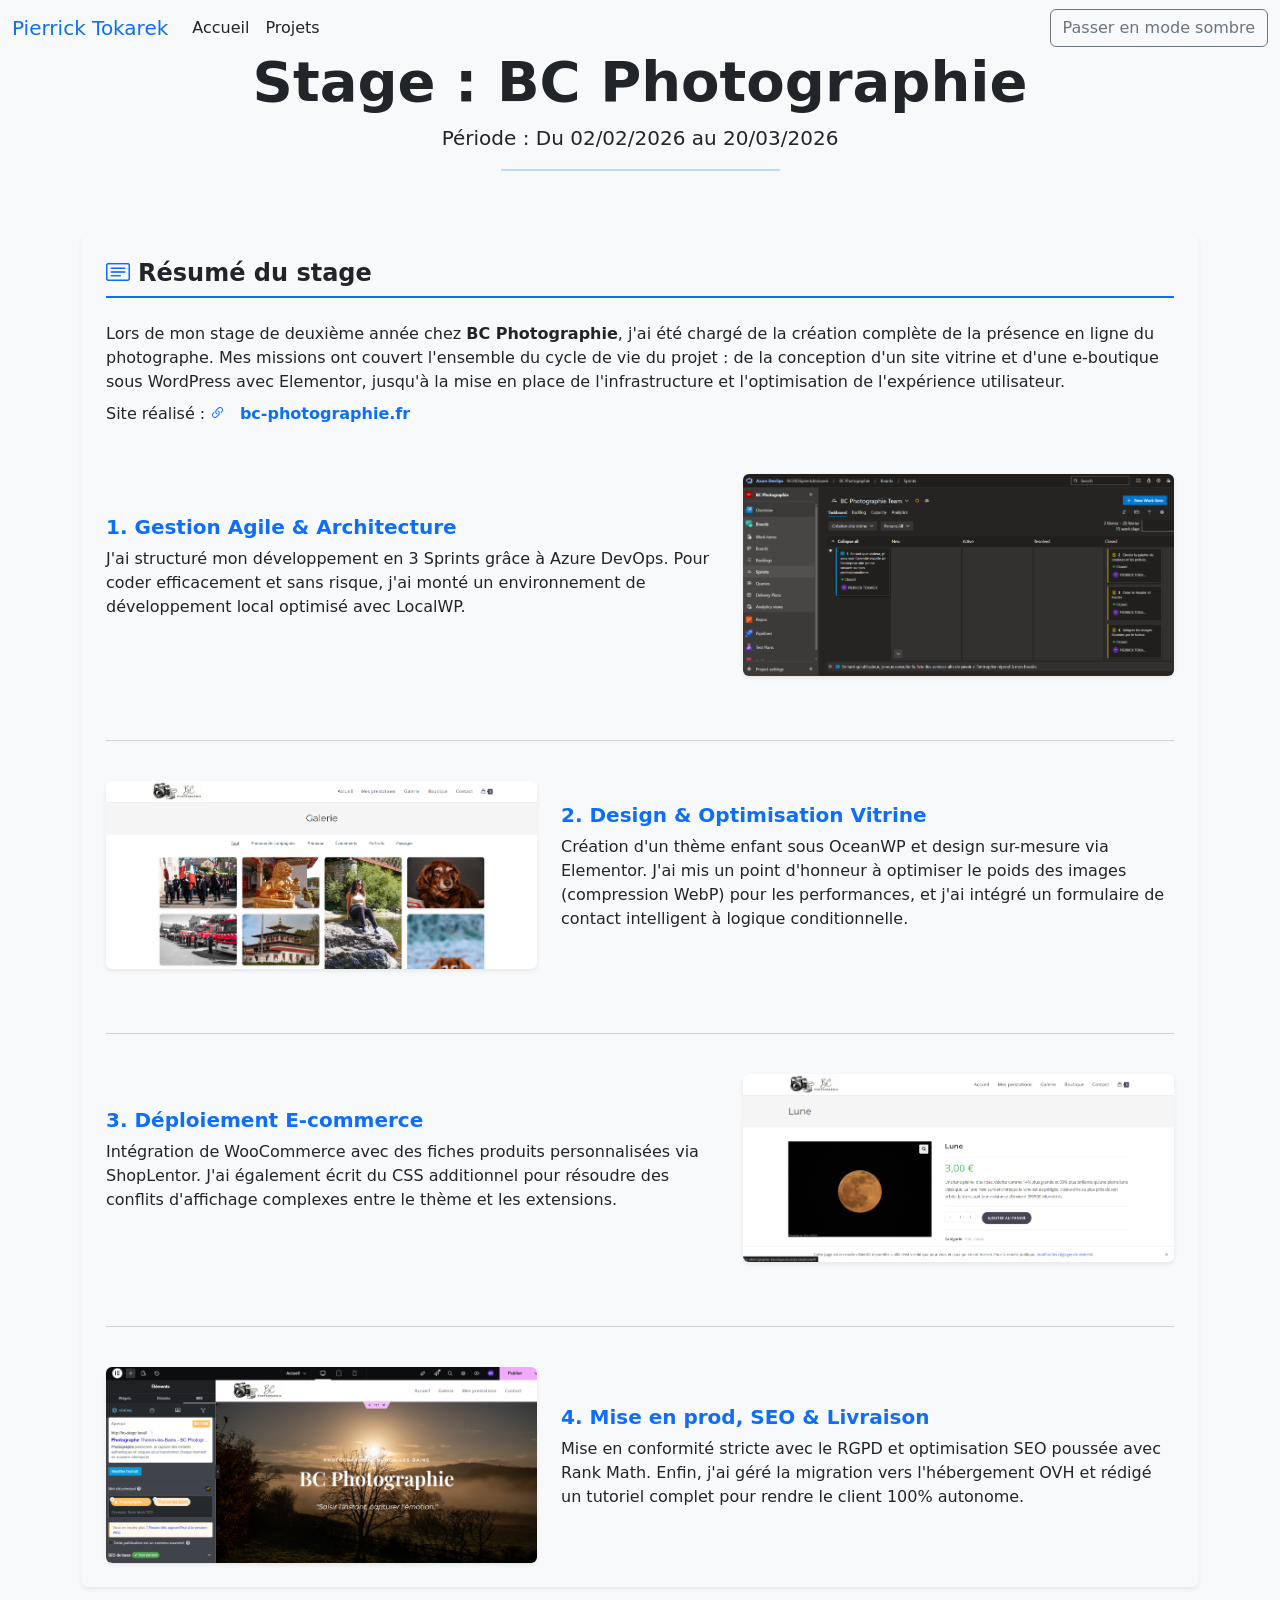
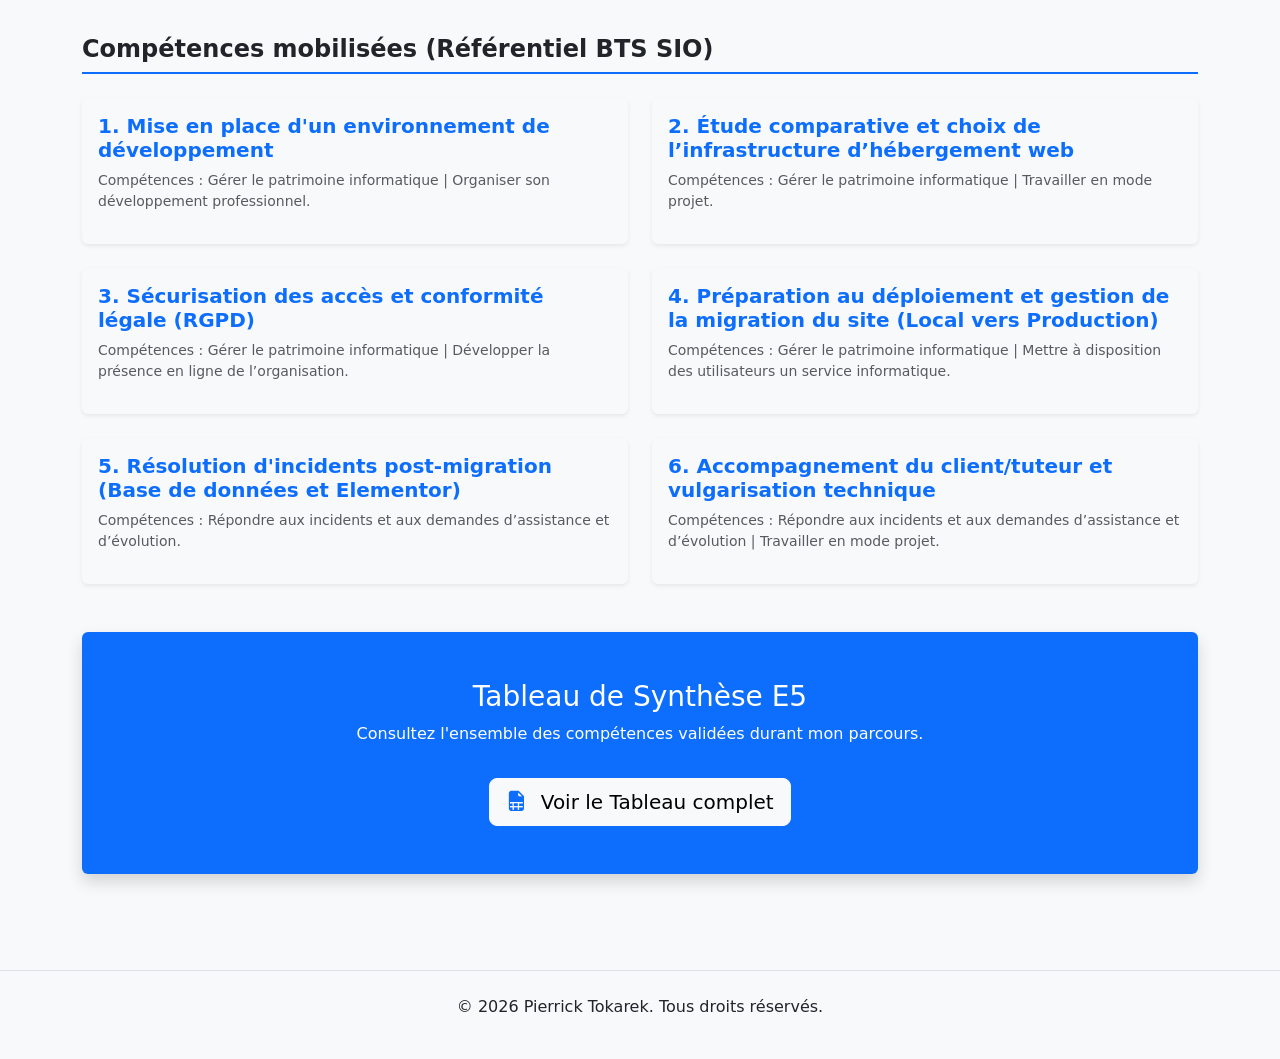
==== commit 12879b01: "correction fautes" ====
--- a/bc-photographie.html
+++ b/bc-photographie.html
@@ -43,8 +43,8 @@
         <h2 class="h4 fw-bold mb-4"><i class="bi bi-card-text me-2 text-primary"></i>Résumé du stage</h2>
         
         <p class="mb-5">
-            Lors de mon stage de deuxième année chez <strong>BC Photographie</strong>, j'ai été chargé de la création complète de la présence en ligne du photographe[cite: 37, 53]. 
-            Mes missions ont couvert l'ensemble du cycle de vie du projet : de la conception d'un site vitrine et d'une e-boutique sous WordPress avec Elementor, jusqu'à la mise en place de l'infrastructure et l'optimisation de l'expérience utilisateur[cite: 42, 43, 49].<br>
+            Lors de mon stage de deuxième année chez <strong>BC Photographie</strong>, j'ai été chargé de la création complète de la présence en ligne du photographe. 
+            Mes missions ont couvert l'ensemble du cycle de vie du projet : de la conception d'un site vitrine et d'une e-boutique sous WordPress avec Elementor, jusqu'à la mise en place de l'infrastructure et l'optimisation de l'expérience utilisateur.<br>
             <span class="mt-2 d-inline-block">Site réalisé : <a href="https://bc-photographie.fr" target="_blank" class="text-decoration-none fw-bold"><i class="bi bi-link-45deg"></i> bc-photographie.fr</a></span>
         </p>
 
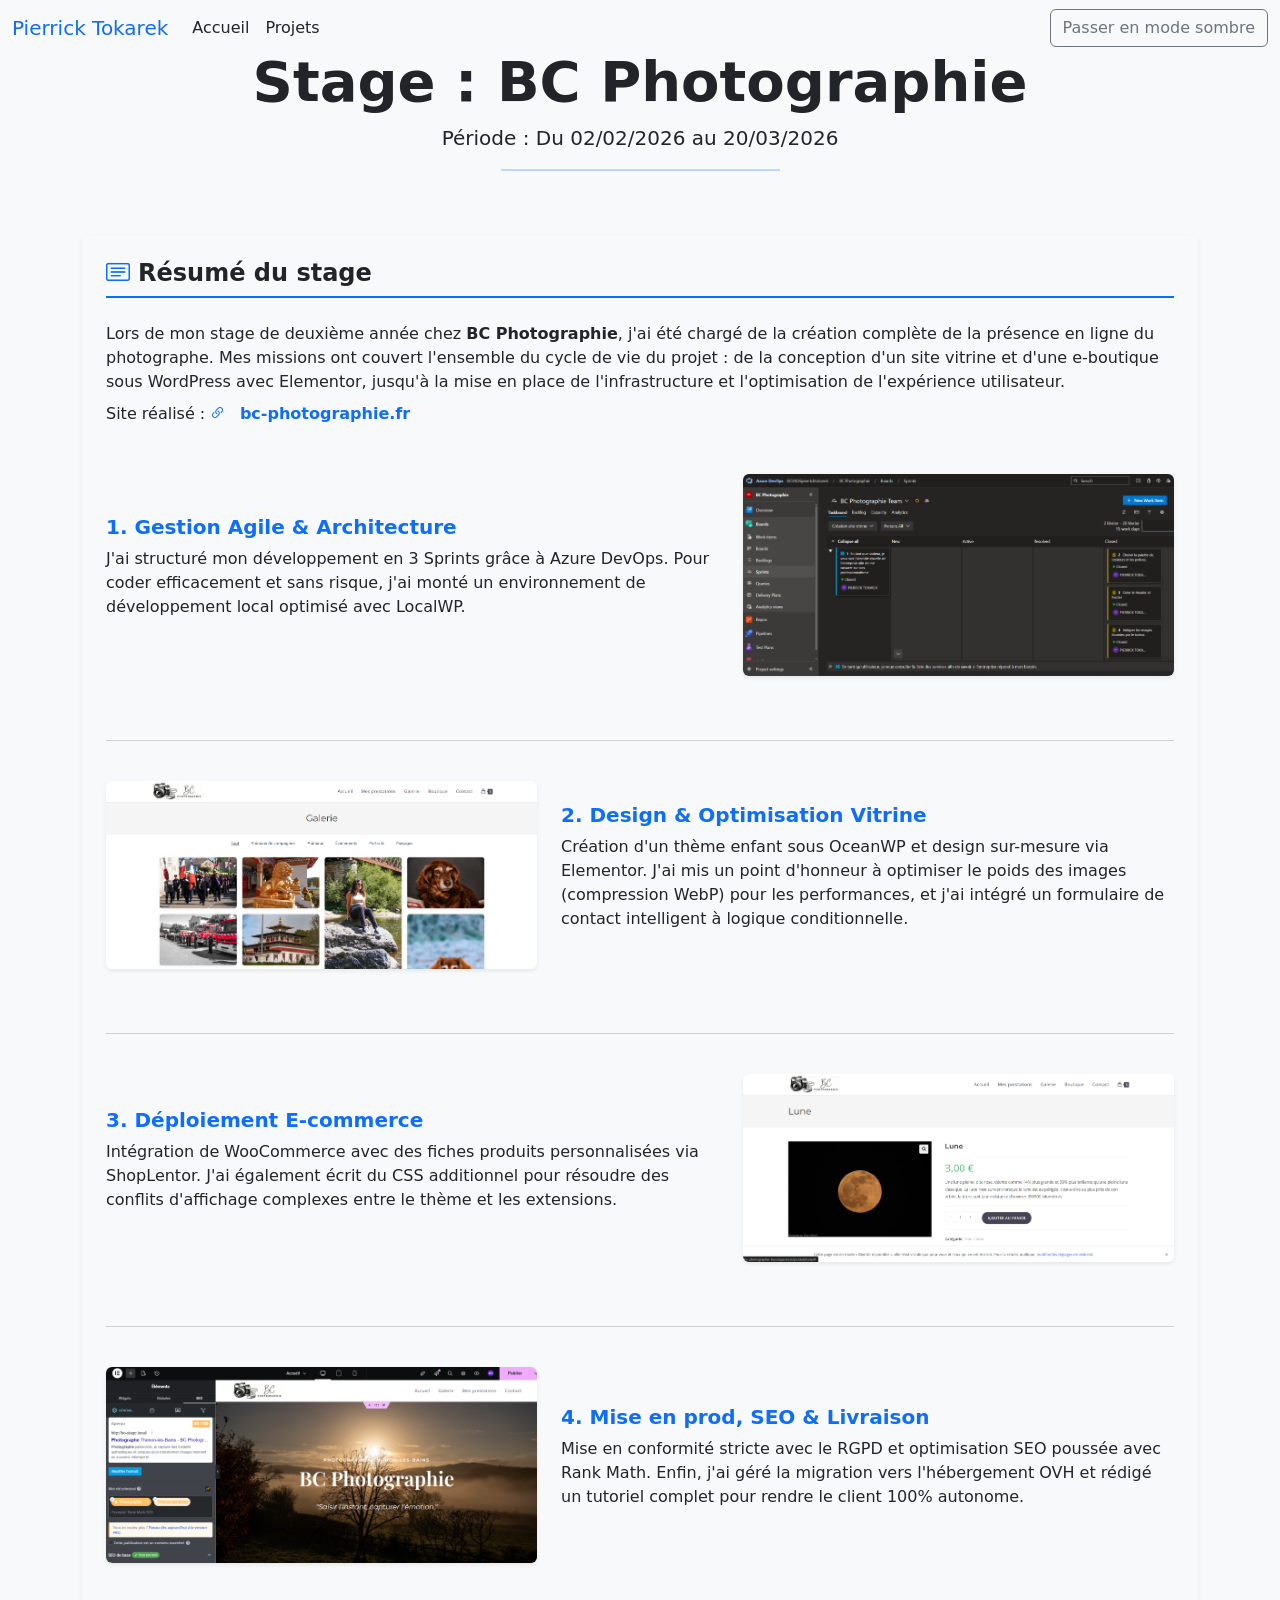
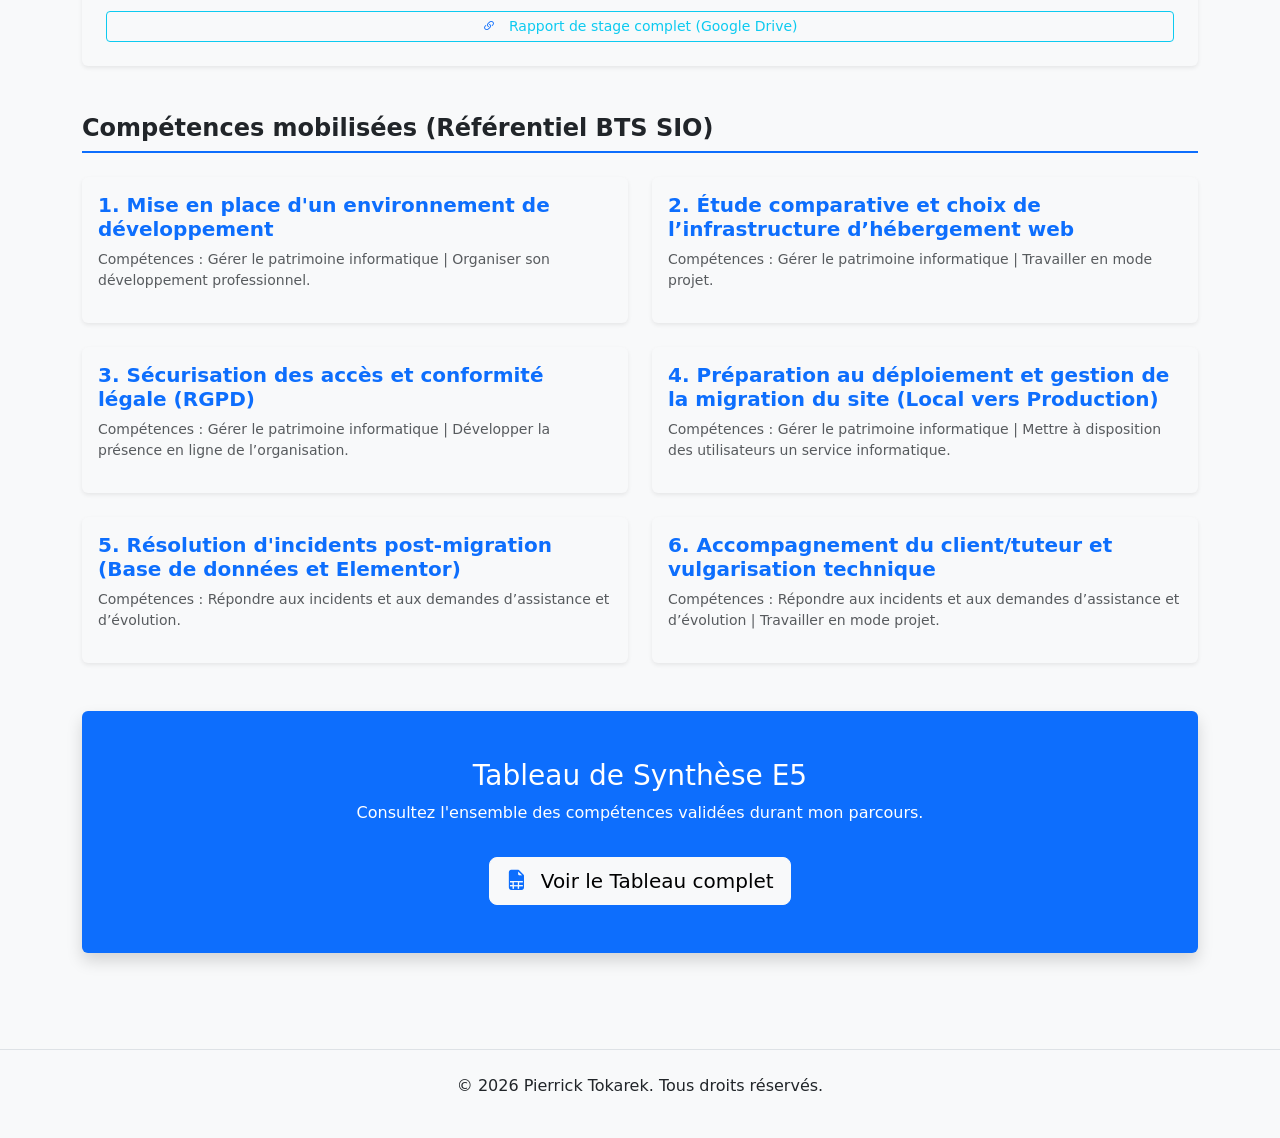
==== commit 4037f313: "ajout rapport de stage" ====
--- a/bc-photographie.html
+++ b/bc-photographie.html
@@ -84,7 +84,7 @@
 
         <hr class="text-muted opacity-25">
 
-       <div class="row align-items-center mt-4">
+        <div class="row align-items-center mt-4">
             <div class="col-md-5 text-center order-2 order-md-1">
                 <img src="./img/bc-photo/seo.png" alt="Aperçu de l'optimisation SEO Rank Math et de la mise en production" class="img-fluid rounded shadow-sm">
             </div>
@@ -93,6 +93,9 @@
                 <p>Mise en conformité stricte avec le RGPD et optimisation SEO poussée avec Rank Math. Enfin, j'ai géré la migration vers l'hébergement OVH et rédigé un tutoriel complet pour rendre le client 100% autonome.</p>
             </div>
         </div>
+        <a href="https://drive.google.com/file/d/17rEJfpRTHTbj1aQr03C0j8fenD_X6CLK/view?usp=sharing" target="_blank" class="btn btn-sm btn-outline-info w-100 mt-5">
+            <i class="bi bi-link-45deg"></i> Rapport de stage complet (Google Drive)
+        </a>
 
     </div>
     </section>
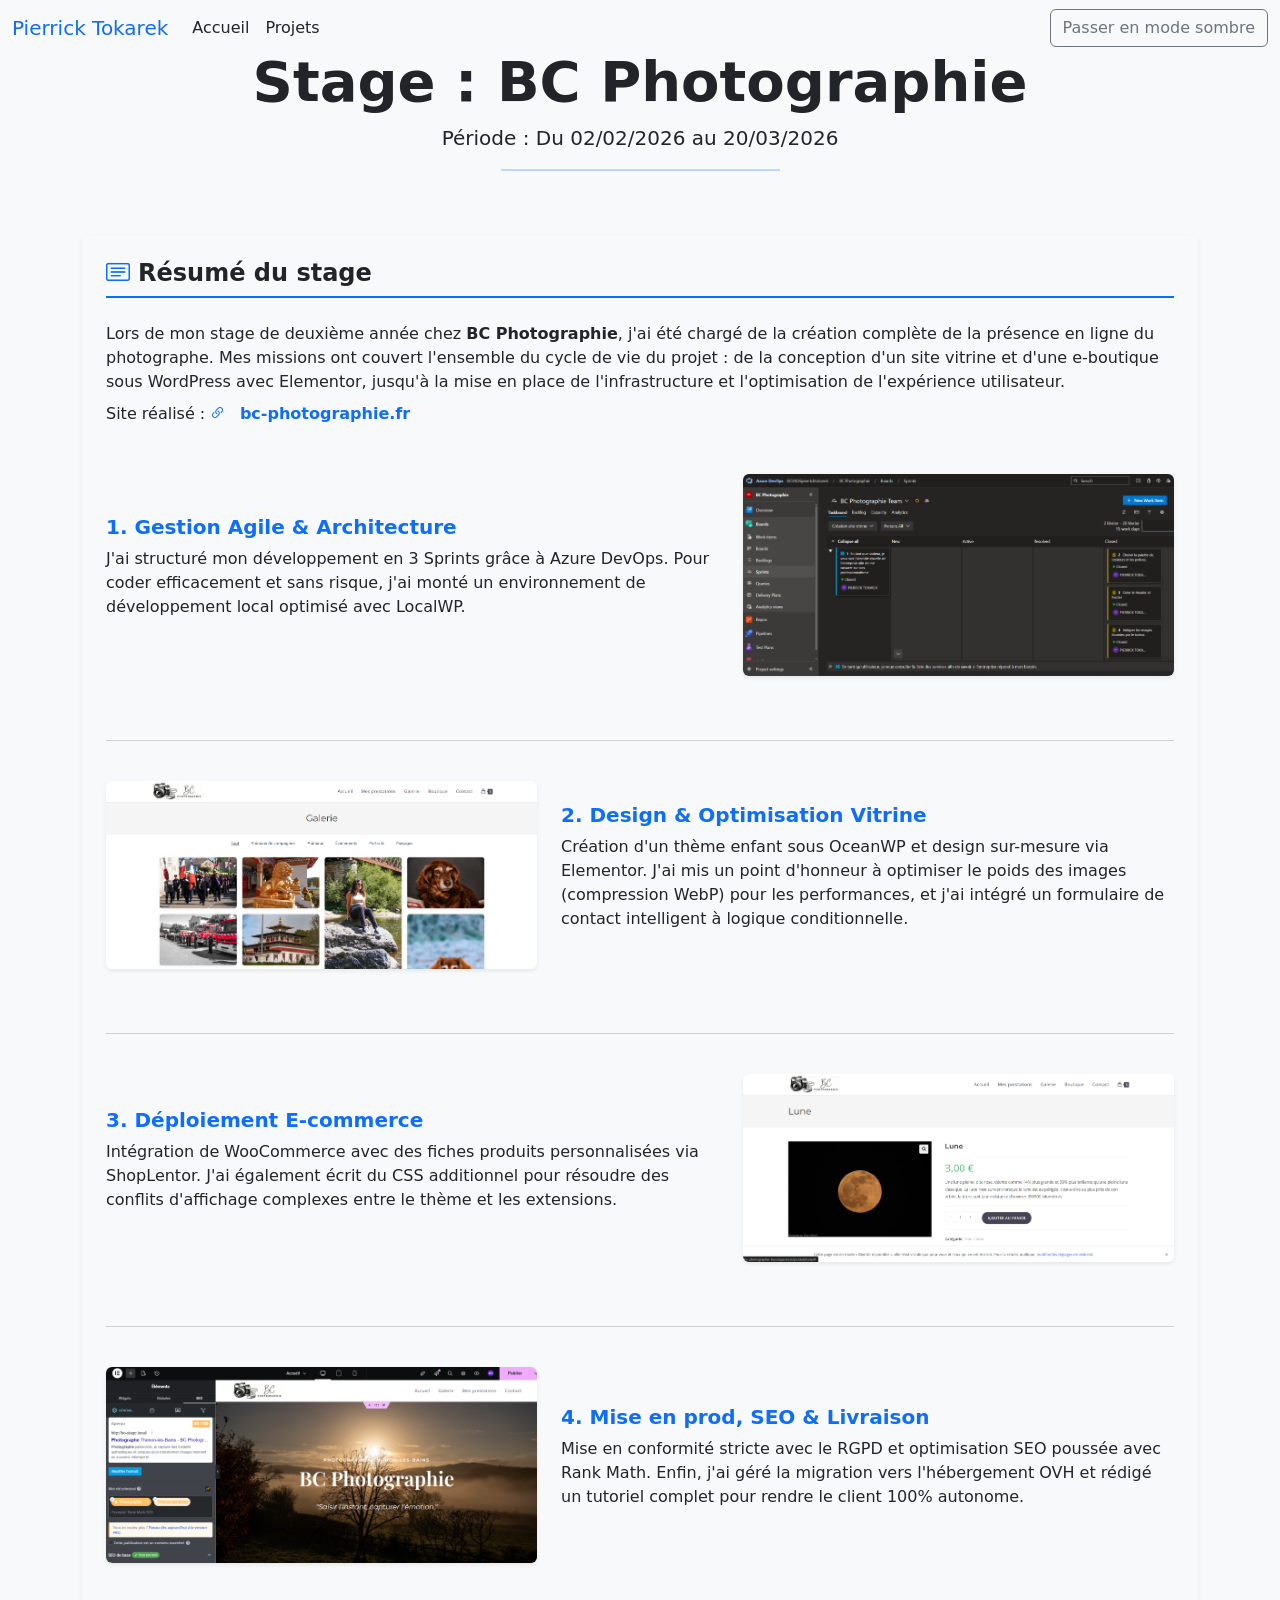
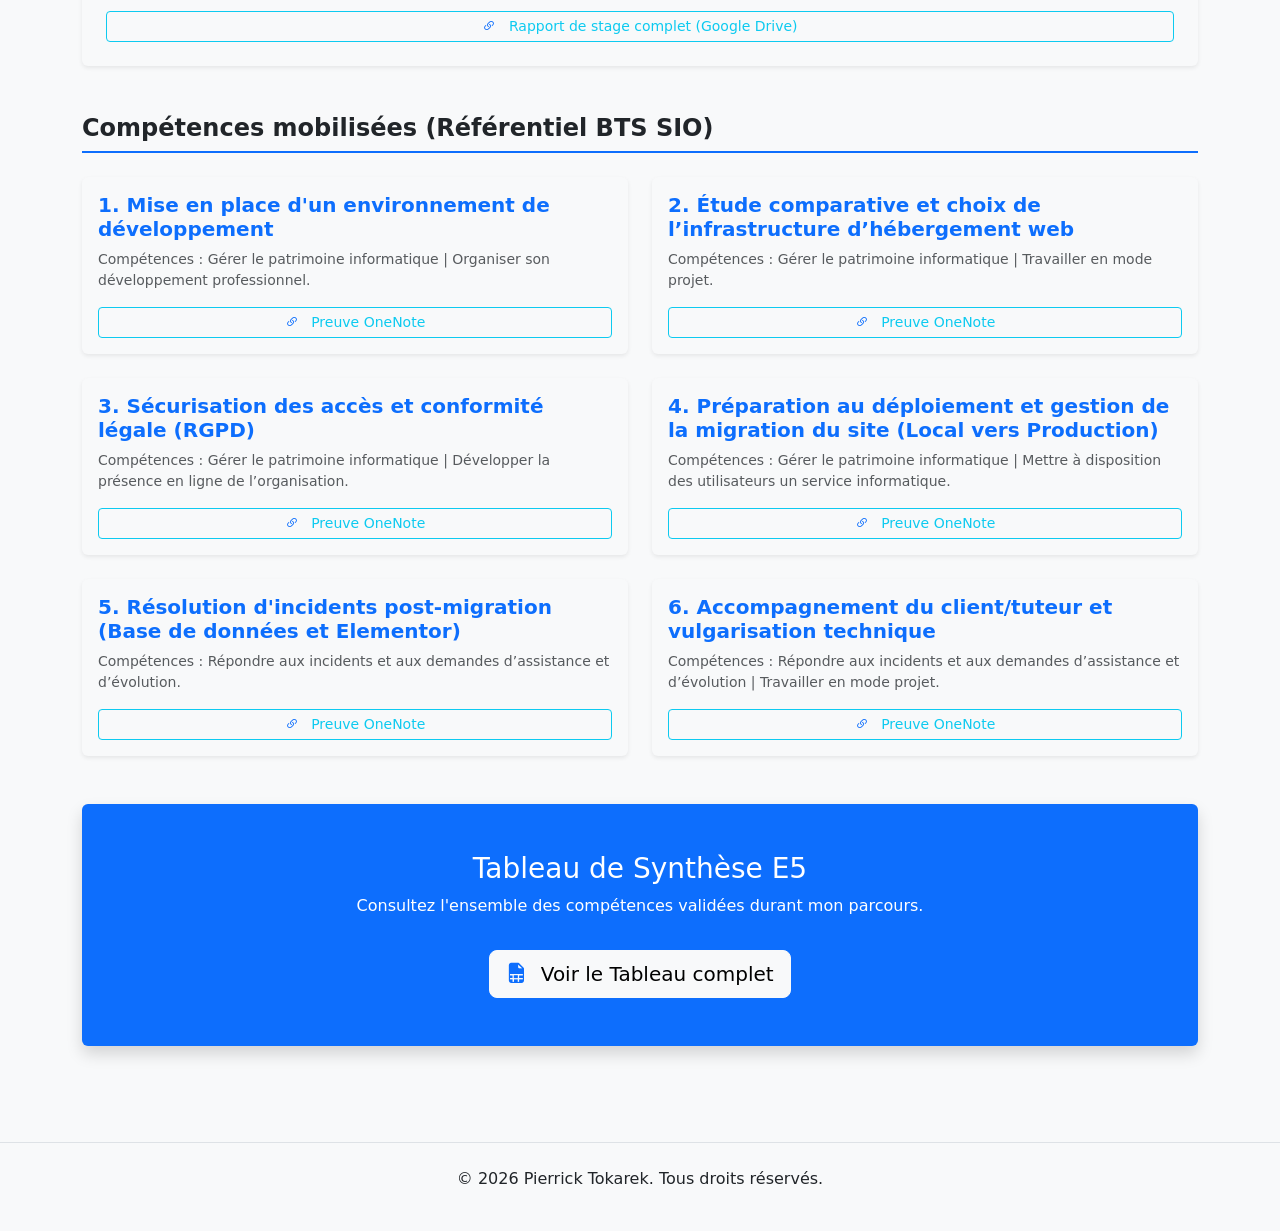
==== commit 518c6629: "rajout des boutons et veille" ====
--- a/bc-photographie.html
+++ b/bc-photographie.html
@@ -109,9 +109,9 @@
                 <div class="card-body">
                     <h5 class="fw-bold text-primary">1. Mise en place d'un environnement de développement</h5>
                     <p class="small text-muted mb-3">Compétences : Gérer le patrimoine informatique | Organiser son développement professionnel.</p>
-                    <!-- <a href="https://groupesb.sharepoint.com/sites/BTSSIO2026/_layouts/15/Doc.aspx?sourcedoc={d19f7864-7ec3-4fc2-a84a-990667434dc3}&action=view&wd=target%28PIERRICK%20TOKAREK%2FExamens.one%7C2d4ffac4-72e1-453c-bce8-99a92427c324%2FMise%20en%20place%20d%27un%20environnement%20de%20d%C3%A9veloppement%7Cacd46dbe-42d1-4c38-9721-4d228d31b38a%2F%29&wdorigin=NavigationUrl" target="_blank" class="btn btn-sm btn-outline-info w-100">
-                        <i class="bi bi-link-45deg"></i> Preuve OneNote
-                    </a> -->
+                    <a href="https://groupesb.sharepoint.com/sites/BTSSIO2026/_layouts/15/Doc.aspx?sourcedoc={d19f7864-7ec3-4fc2-a84a-990667434dc3}&action=view&wd=target%28PIERRICK%20TOKAREK%2FExamens.one%7C2d4ffac4-72e1-453c-bce8-99a92427c324%2FMise%20en%20place%20d%27un%20environnement%20de%20d%C3%A9veloppement%7Cacd46dbe-42d1-4c38-9721-4d228d31b38a%2F%29&wdorigin=NavigationUrl" target="_blank" class="btn btn-sm btn-outline-info w-100">
+                        <i class="bi bi-link-45deg"></i> Preuve OneNote
+                    </a>
                 </div>
             </div>
         </div>
@@ -121,9 +121,9 @@
                 <div class="card-body">
                     <h5 class="fw-bold text-primary">2. Étude comparative et choix de l’infrastructure d’hébergement web</h5>
                     <p class="small text-muted mb-3">Compétences : Gérer le patrimoine informatique | Travailler en mode projet.</p>
-                    <!-- <a href="https://groupesb.sharepoint.com/sites/BTSSIO2026/_layouts/15/Doc.aspx?sourcedoc={d19f7864-7ec3-4fc2-a84a-990667434dc3}&action=view&wd=target%28PIERRICK%20TOKAREK%2FExamens.one%7C2d4ffac4-72e1-453c-bce8-99a92427c324%2F%C3%89tude%20comparative%20et%20choix%20de%20l%E2%80%99infrastructure%20d%E2%80%99h%C3%A9bergement%20web%7Cf9a0b222-77b4-4a5b-8c70-722b5a5a5ea8%2F%29&wdorigin=NavigationUrl" target="_blank" class="btn btn-sm btn-outline-info w-100">
-                        <i class="bi bi-link-45deg"></i> Preuve OneNote
-                    </a> -->
+                    <a href="https://groupesb.sharepoint.com/sites/BTSSIO2026/_layouts/15/Doc.aspx?sourcedoc={d19f7864-7ec3-4fc2-a84a-990667434dc3}&action=view&wd=target%28PIERRICK%20TOKAREK%2FExamens.one%7C2d4ffac4-72e1-453c-bce8-99a92427c324%2F%C3%89tude%20comparative%20et%20choix%20de%20l%E2%80%99infrastructure%20d%E2%80%99h%C3%A9bergement%20web%7Cf9a0b222-77b4-4a5b-8c70-722b5a5a5ea8%2F%29&wdorigin=NavigationUrl" target="_blank" class="btn btn-sm btn-outline-info w-100">
+                        <i class="bi bi-link-45deg"></i> Preuve OneNote
+                    </a>
                 </div>
             </div>
         </div>
@@ -133,9 +133,9 @@
                 <div class="card-body">
                     <h5 class="fw-bold text-primary">3. Sécurisation des accès et conformité légale (RGPD)</h5>
                     <p class="small text-muted mb-3">Compétences : Gérer le patrimoine informatique | Développer la présence en ligne de l’organisation.</p>
-                    <!-- <a href="https://groupesb.sharepoint.com/sites/BTSSIO2026/_layouts/15/Doc.aspx?sourcedoc={d19f7864-7ec3-4fc2-a84a-990667434dc3}&action=view&wd=target%28PIERRICK%20TOKAREK%2FExamens.one%7C2d4ffac4-72e1-453c-bce8-99a92427c324%2FS%C3%A9curisation%20des%20acc%C3%A8s%20et%20conformit%C3%A9%20l%C3%A9gale%20%28RGPD%5C%29%7C97187e22-25dc-4c5a-9e32-4cb25d8cecb7%2F%29&wdorigin=NavigationUrl" target="_blank" class="btn btn-sm btn-outline-info w-100">
-                        <i class="bi bi-link-45deg"></i> Preuve OneNote
-                    </a> -->
+                    <a href="https://groupesb.sharepoint.com/sites/BTSSIO2026/_layouts/15/Doc.aspx?sourcedoc={d19f7864-7ec3-4fc2-a84a-990667434dc3}&action=view&wd=target%28PIERRICK%20TOKAREK%2FExamens.one%7C2d4ffac4-72e1-453c-bce8-99a92427c324%2FS%C3%A9curisation%20des%20acc%C3%A8s%20et%20conformit%C3%A9%20l%C3%A9gale%20%28RGPD%5C%29%7C97187e22-25dc-4c5a-9e32-4cb25d8cecb7%2F%29&wdorigin=NavigationUrl" target="_blank" class="btn btn-sm btn-outline-info w-100">
+                        <i class="bi bi-link-45deg"></i> Preuve OneNote
+                    </a>
                 </div>
             </div>
         </div>
@@ -145,9 +145,9 @@
                 <div class="card-body">
                     <h5 class="fw-bold text-primary">4. Préparation au déploiement et gestion de la migration du site (Local vers Production)</h5>
                     <p class="small text-muted mb-3">Compétences : Gérer le patrimoine informatique | Mettre à disposition des utilisateurs un service informatique.</p>
-                    <!-- <a href="https://groupesb.sharepoint.com/sites/BTSSIO2026/_layouts/15/Doc.aspx?sourcedoc={d19f7864-7ec3-4fc2-a84a-990667434dc3}&action=view&wd=target%28PIERRICK%20TOKAREK%2FExamens.one%7C2d4ffac4-72e1-453c-bce8-99a92427c324%2FPr%C3%A9paration%20au%20d%C3%A9ploiement%20et%20gestion%20de%20la%20migration%20du%20site%20%7Cb534cf02-524d-4a6c-a4df-f0e67e20b14e%2F%29&wdorigin=NavigationUrl" target="_blank" class="btn btn-sm btn-outline-info w-100">
-                        <i class="bi bi-link-45deg"></i> Preuve OneNote
-                    </a> -->
+                    <a href="https://groupesb.sharepoint.com/sites/BTSSIO2026/_layouts/15/Doc.aspx?sourcedoc={d19f7864-7ec3-4fc2-a84a-990667434dc3}&action=view&wd=target%28PIERRICK%20TOKAREK%2FExamens.one%7C2d4ffac4-72e1-453c-bce8-99a92427c324%2FPr%C3%A9paration%20au%20d%C3%A9ploiement%20et%20gestion%20de%20la%20migration%20du%20site%20%7Cb534cf02-524d-4a6c-a4df-f0e67e20b14e%2F%29&wdorigin=NavigationUrl" target="_blank" class="btn btn-sm btn-outline-info w-100">
+                        <i class="bi bi-link-45deg"></i> Preuve OneNote
+                    </a>
                 </div>
             </div>
         </div>
@@ -157,9 +157,9 @@
                 <div class="card-body">
                     <h5 class="fw-bold text-primary">5. Résolution d'incidents post-migration (Base de données et Elementor)</h5>
                     <p class="small text-muted mb-3">Compétences : Répondre aux incidents et aux demandes d’assistance et d’évolution. </p>
-                    <!-- <a href="https://groupesb.sharepoint.com/sites/BTSSIO2026/_layouts/15/Doc.aspx?sourcedoc={d19f7864-7ec3-4fc2-a84a-990667434dc3}&action=view&wd=target%28PIERRICK%20TOKAREK%2FExamens.one%7C2d4ffac4-72e1-453c-bce8-99a92427c324%2FR%C3%A9solution%20d%27incidents%20post-migration%20%28Base%20de%20%7C8644ca2f-b312-4bdc-b3ed-117b9047dfb2%2F%29&wdorigin=NavigationUrl" target="_blank" class="btn btn-sm btn-outline-info w-100">
-                        <i class="bi bi-link-45deg"></i> Preuve OneNote
-                    </a> -->
+                    <a href="https://groupesb.sharepoint.com/sites/BTSSIO2026/_layouts/15/Doc.aspx?sourcedoc={d19f7864-7ec3-4fc2-a84a-990667434dc3}&action=view&wd=target%28PIERRICK%20TOKAREK%2FExamens.one%7C2d4ffac4-72e1-453c-bce8-99a92427c324%2FR%C3%A9solution%20d%27incidents%20post-migration%20%28Base%20de%20%7C8644ca2f-b312-4bdc-b3ed-117b9047dfb2%2F%29&wdorigin=NavigationUrl" target="_blank" class="btn btn-sm btn-outline-info w-100">
+                        <i class="bi bi-link-45deg"></i> Preuve OneNote
+                    </a>
                 </div>
             </div>
         </div>
@@ -169,9 +169,9 @@
                 <div class="card-body">
                     <h5 class="fw-bold text-primary">6. Accompagnement du client/tuteur et vulgarisation technique</h5>
                     <p class="small text-muted mb-3">Compétences : Répondre aux incidents et aux demandes d’assistance et d’évolution | Travailler en mode projet.</p>
-                    <!-- <a href="https://groupesb.sharepoint.com/sites/BTSSIO2026/_layouts/15/Doc.aspx?sourcedoc={d19f7864-7ec3-4fc2-a84a-990667434dc3}&action=view&wd=target%28PIERRICK%20TOKAREK%2FExamens.one%7C2d4ffac4-72e1-453c-bce8-99a92427c324%2FAccompagnement%20du%20client%5C%2Ftuteur%20et%20vulgarisation%20technique%7C25a13689-02b8-414e-b6a2-b45660c9778d%2F%29&wdorigin=NavigationUrl" target="_blank" class="btn btn-sm btn-outline-info w-100">
-                        <i class="bi bi-link-45deg"></i> Preuve OneNote
-                    </a> -->
+                    <a href="https://groupesb.sharepoint.com/sites/BTSSIO2026/_layouts/15/Doc.aspx?sourcedoc={d19f7864-7ec3-4fc2-a84a-990667434dc3}&action=view&wd=target%28PIERRICK%20TOKAREK%2FExamens.one%7C2d4ffac4-72e1-453c-bce8-99a92427c324%2FAccompagnement%20du%20client%5C%2Ftuteur%20et%20vulgarisation%20technique%7C25a13689-02b8-414e-b6a2-b45660c9778d%2F%29&wdorigin=NavigationUrl" target="_blank" class="btn btn-sm btn-outline-info w-100">
+                        <i class="bi bi-link-45deg"></i> Preuve OneNote
+                    </a>
                 </div>
             </div>
         </div>
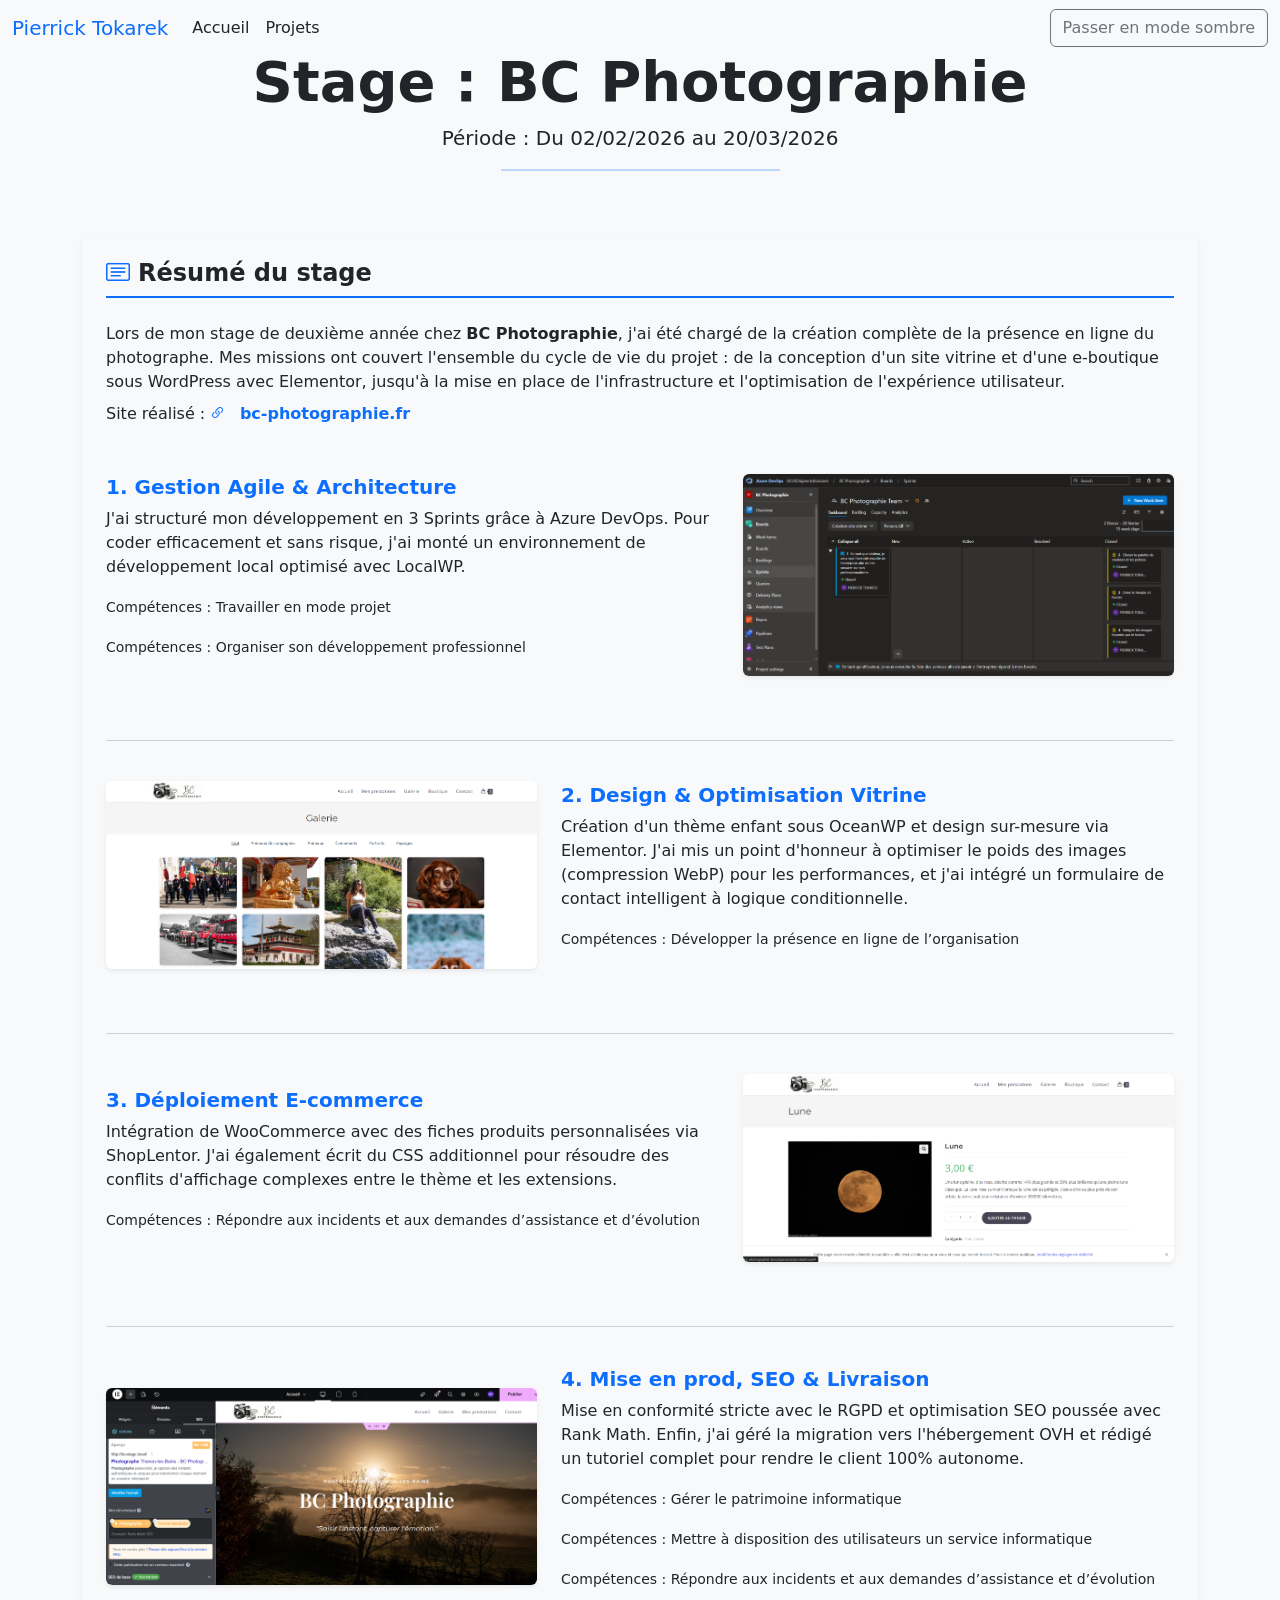
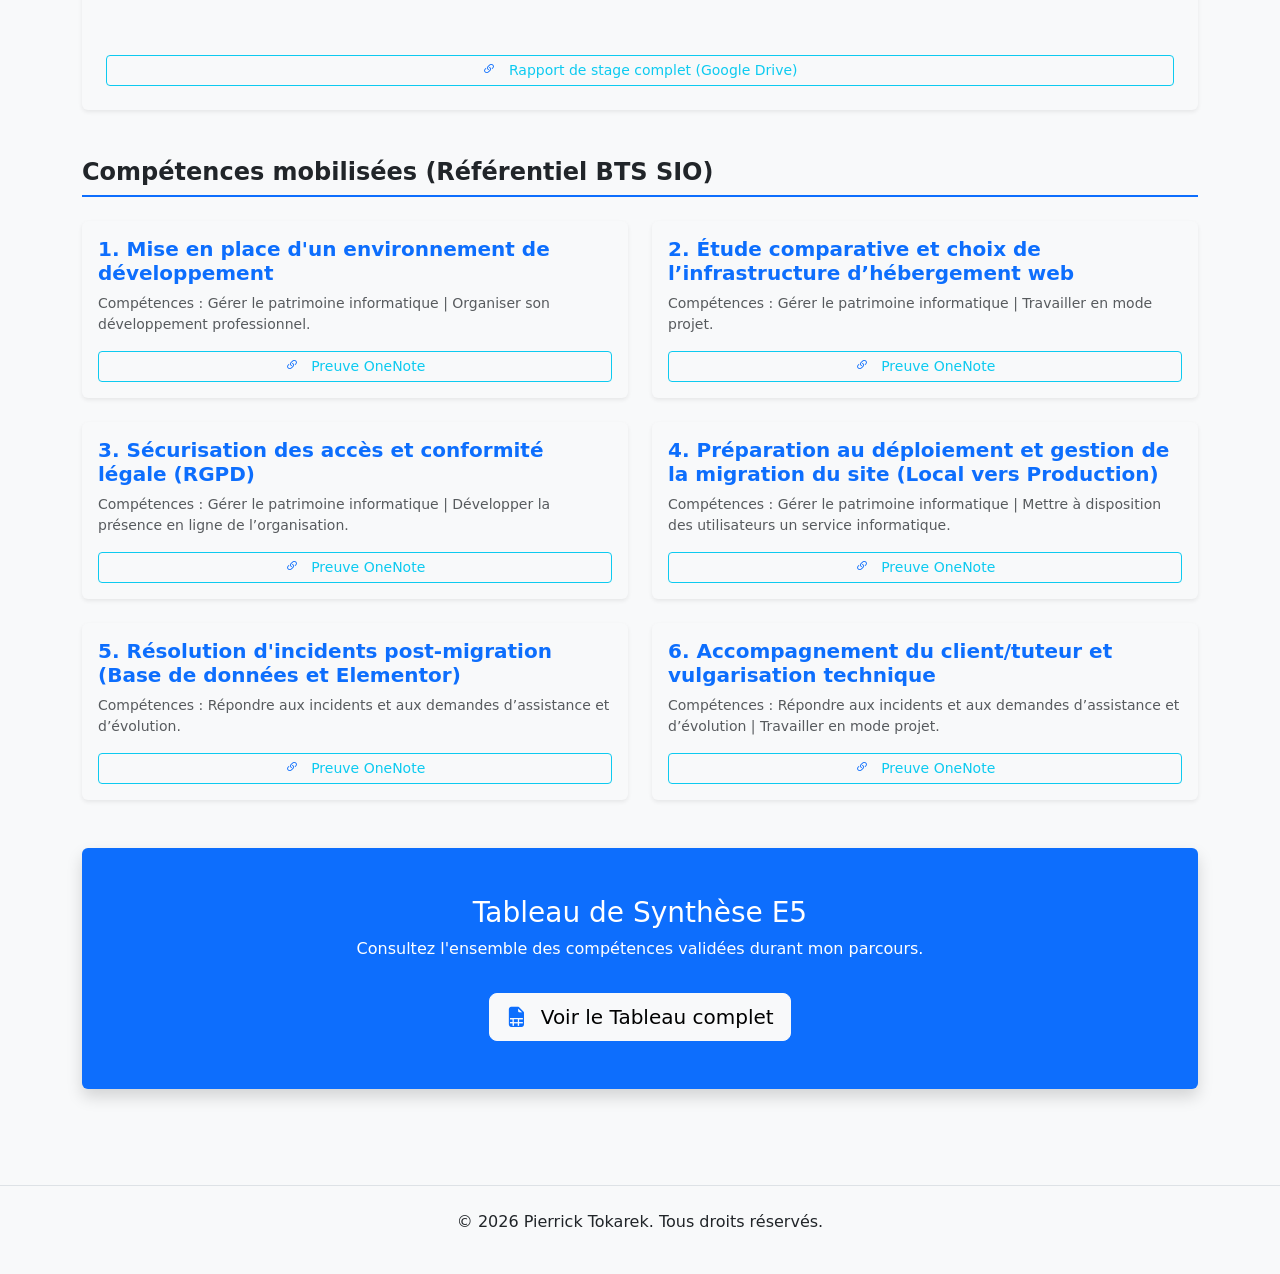
==== commit f256f3dd: "modif texte et competence" ====
--- a/bc-photographie.html
+++ b/bc-photographie.html
@@ -52,6 +52,8 @@
             <div class="col-md-7">
                 <h3 class="h5 fw-bold text-primary">1. Gestion Agile & Architecture</h3>
                 <p>J'ai structuré mon développement en 3 Sprints grâce à Azure DevOps. Pour coder efficacement et sans risque, j'ai monté un environnement de développement local optimisé avec LocalWP.</p>
+                <p><small>Compétences : Travailler en mode projet</small></p>
+                <p><small>Compétences : Organiser son développement professionnel</small></p>
             </div>
             <div class="col-md-5 text-center order-2 order-md-1">
                 <img src="./img/bc-photo/azure.png" alt="Aperçu Azure" class="img-fluid rounded shadow-sm">
@@ -67,6 +69,7 @@
             <div class="col-md-7 order-1 order-md-2 mb-3 mb-md-0">
                 <h3 class="h5 fw-bold text-primary">2. Design & Optimisation Vitrine</h3>
                 <p>Création d'un thème enfant sous OceanWP et design sur-mesure via Elementor. J'ai mis un point d'honneur à optimiser le poids des images (compression WebP) pour les performances, et j'ai intégré un formulaire de contact intelligent à logique conditionnelle.</p>
+                <p><small>Compétences : Développer la présence en ligne de l’organisation</small></p>
             </div>
         </div>
 
@@ -76,6 +79,7 @@
             <div class="col-md-7">
                 <h3 class="h5 fw-bold text-primary">3. Déploiement E-commerce</h3>
                 <p>Intégration de WooCommerce avec des fiches produits personnalisées via ShopLentor. J'ai également écrit du CSS additionnel pour résoudre des conflits d'affichage complexes entre le thème et les extensions.</p>
+                <p><small>Compétences : Répondre aux incidents et aux demandes d’assistance et d’évolution</small></p>
             </div>
             <div class="col-md-5 text-center order-2 order-md-1">
                 <img src="./img/bc-photo/boutique.png" alt="Aperçu de la boutique" class="img-fluid rounded shadow-sm">
@@ -91,6 +95,11 @@
             <div class="col-md-7 order-1 order-md-2 mb-3 mb-md-0">
                 <h3 class="h5 fw-bold text-primary">4. Mise en prod, SEO & Livraison</h3>
                 <p>Mise en conformité stricte avec le RGPD et optimisation SEO poussée avec Rank Math. Enfin, j'ai géré la migration vers l'hébergement OVH et rédigé un tutoriel complet pour rendre le client 100% autonome.</p>
+                <p><small>Compétences : Gérer le patrimoine informatique</small></p>
+                <p><small>Compétences :  Mettre à disposition des utilisateurs un service informatique</small></p>
+                <p><small>Compétences : Répondre aux incidents et aux demandes d’assistance et d’évolution</small></p>
+
+
             </div>
         </div>
         <a href="https://drive.google.com/file/d/17rEJfpRTHTbj1aQr03C0j8fenD_X6CLK/view?usp=sharing" target="_blank" class="btn btn-sm btn-outline-info w-100 mt-5">
